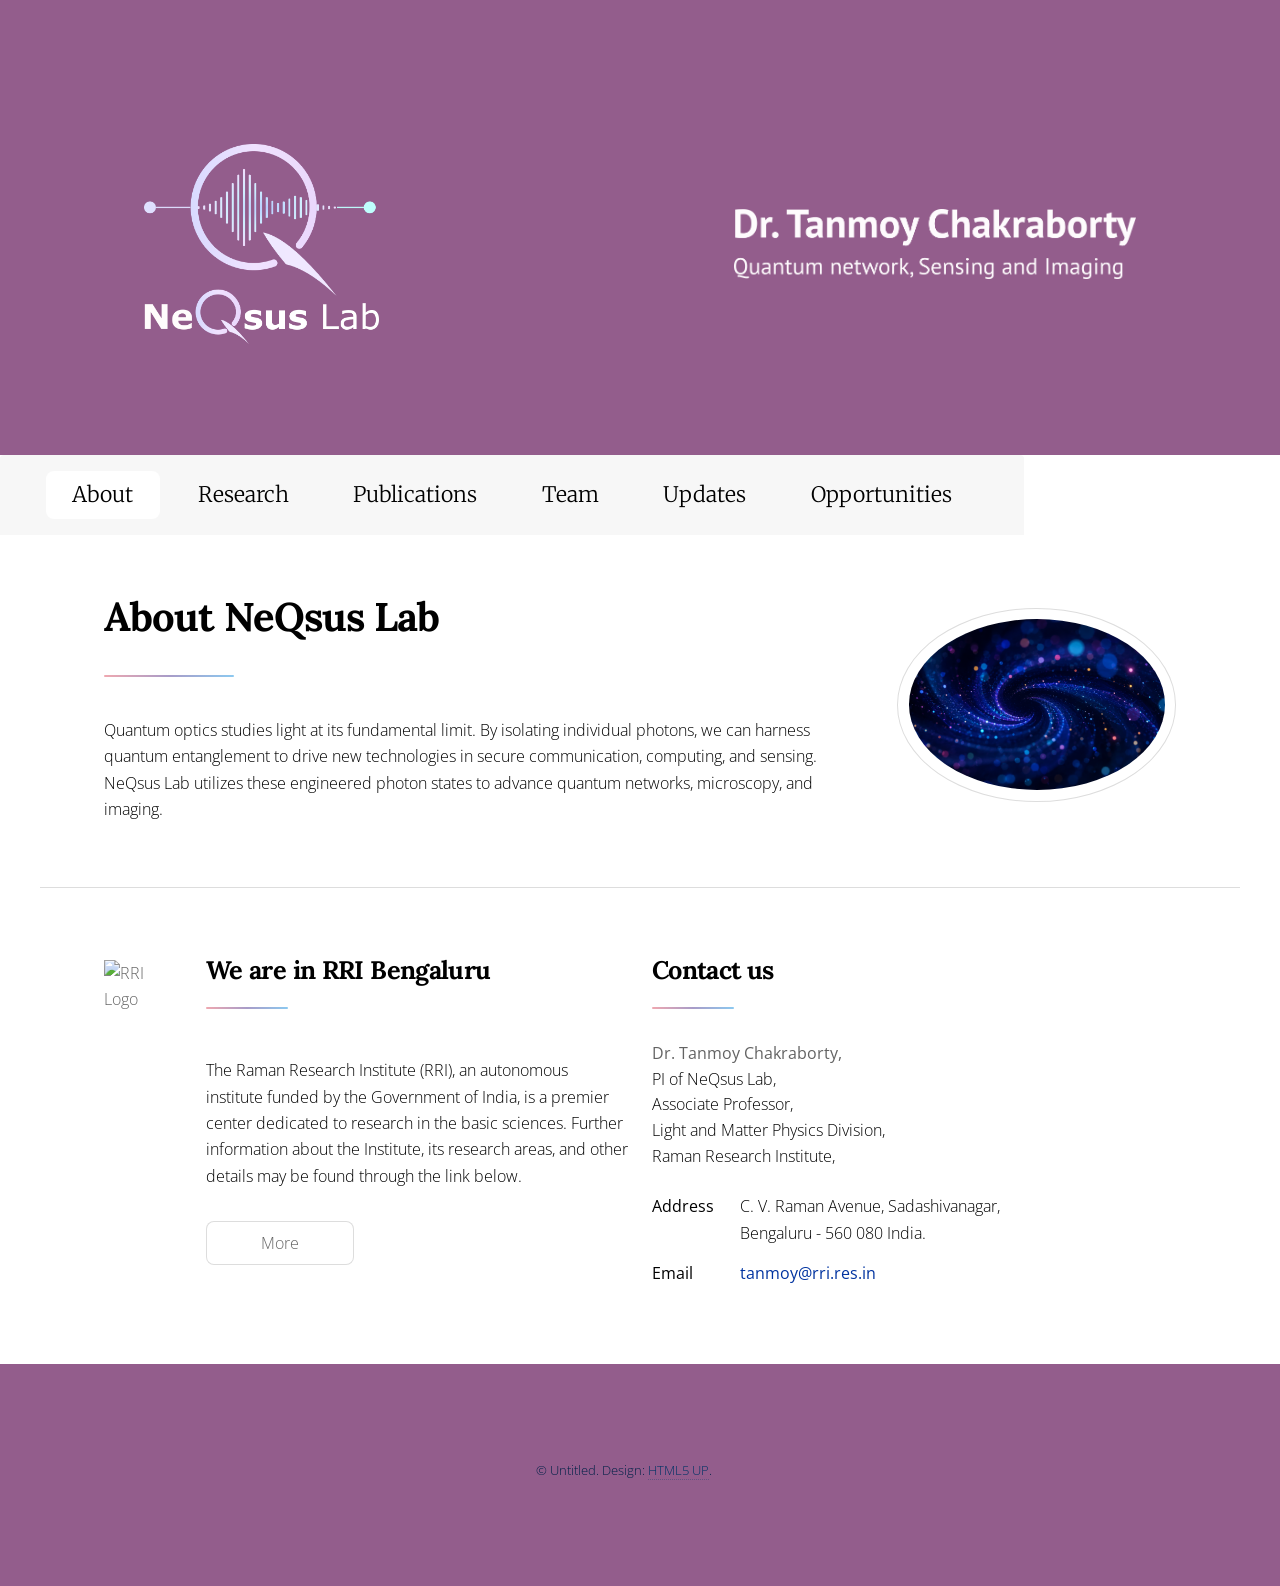
==== index.html @ 4325e296 "Update index.html" ====
<!DOCTYPE HTML>
<html>
	<head>
		<title>About - NeQsus Lab</title>
		<meta charset="utf-8" />
		<meta name="viewport" content="width=device-width, initial-scale=1, user-scalable=no" />
		<link rel="stylesheet" href="assets/css/main.css?v=3" />
		<noscript><link rel="stylesheet" href="assets/css/noscript.css" /></noscript>
		<style>
			.rri-block {
				display: flex;
				gap: 2em;
				align-items: flex-start;
			}
			.rri-logo {
				width: 70px;
				flex-shrink: 0;
				margin-top: 0.5em;
			}
			.email-link {
				color: #0033a0 !important;
				text-decoration: none !important;
				border-bottom: none !important;
				font-weight: normal !important;
			}
			.email-link:hover {
				color: #8a2be2 !important;
			}
			@media screen and (max-width: 736px) {
				.rri-block {
					flex-direction: column;
					align-items: center;
					text-align: center;
				}
				.rri-logo {
					margin-bottom: 1em;
				}
			}
		</style>
	</head>
	<body class="is-preload">

			<div id="wrapper">
					<header id="header" class="alt">
						<div class="logo-container">
							<img src="images/logo.png" alt="Lab Logo" class="logo-left" />
							<img src="images/Name_research.png" alt="Research Logo" class="logo-right" />
						</div>
						<h1></h1>
					</header>

					<nav id="nav">
						<ul>
							<li><a href="index.html" class="active">About</a></li>
							<li><a href="research.html">Research</a></li>
							<li><a href="publications.html">Publications</a></li>
							<li><a href="team.html">Team</a></li>
							<li><a href="news.html">Updates</a></li>
							<li><a href="opportunities.html">Opportunities</a></li>
						</ul>
					</nav>

					<div id="main">

						<section id="intro" class="main">
								<div class="spotlight">
									<div class="content">
										<header class="major">
											<h2>About NeQsus Lab</h2>
										</header>
										<p>Quantum optics studies light at its fundamental limit. By isolating individual photons, 
											we can harness quantum entanglement to drive new technologies in secure communication, computing, 
											and sensing. NeQsus Lab utilizes these engineered photon states to advance quantum networks, 
											microscopy, and imaging.</p>
									</div>
									<span class="image"><img src="images/Background.png" alt="NeQsus Lab Cover" loading="lazy" /></span>
								</div>
							</section>

							<section class="main">
								<div class="row">
									<div class="col-6 col-12-medium">
										<div class="rri-block">
											<img src="images/RRI_Logo.png" alt="RRI Logo" class="rri-logo" />
											<div>
												<header class="major">
													<h2 style="font-size: calc(1.75em - 2pt);">We are in RRI Bengaluru</h2>
												</header>
												<p>The Raman Research Institute (RRI), an autonomous institute funded by the Government of India, is a premier center dedicated to research in the basic sciences. Further information about the Institute, its research areas, and other details may be found through the link below.</p>
												<ul class="actions">
													<li><a href="https://www.rri.res.in/" target="_blank" class="button">More</a></li>
												</ul>
											</div>
										</div>
									</div>
									
									<div class="col-6 col-12-medium">
										<header class="major">
											<h2 style="font-size: calc(1.75em - 2pt);">Contact us</h2>
										</header>
										<p style="margin-top: -1em; margin-bottom: 1.5em; line-height: 1.6;">
											<strong>Dr. Tanmoy Chakraborty,</strong><br />
											PI of NeQsus Lab,<br />
											Associate Professor,<br />
											Light and Matter Physics Division,<br />
											Raman Research Institute,
										</p>
										<dl class="alt">
											<dt>Address</dt>
											<dd>C. V. Raman Avenue, Sadashivanagar,<br />Bengaluru - 560 080 India.</dd>
											<dt>Email</dt>
											<dd><a href="mailto:tanmoy@rri.res.in" class="email-link">tanmoy@rri.res.in</a></dd>
										</dl>
									</div>
								</div>
							</section>

					</div>

					<footer id="footer">
						<p class="copyright">&copy; Untitled. Design: <a href="https://html5up.net">HTML5 UP</a>.</p>
					</footer>
			</div>

			<script src="assets/js/jquery.min.js"></script>
			<script src="assets/js/jquery.scrollex.min.js"></script>
			<script src="assets/js/jquery.scrolly.min.js"></script>
			<script src="assets/js/browser.min.js"></script>
			<script src="assets/js/breakpoints.min.js"></script>
			<script src="assets/js/util.js"></script>
			<script src="assets/js/main.js"></script>

	</body>
</html>
---- assets/css/main.css ----
@import url(fontawesome-all.min.css);
@import url('https://fonts.googleapis.com/css2?family=Lora:wght@400;700&family=Merriweather:wght@300;400;700&family=Open+Sans:wght@300;400;600;700&display=swap');

/*
	Stellar by HTML5 UP
	html5up.net | @ajlkn
	Free for personal and commercial use under the CCA 3.0 license (html5up.net/license)
*/

html, body, div, span, applet, object,
iframe, h1, h2, h3, h4, h5, h6, p, blockquote,
pre, a, abbr, acronym, address, big, cite,
code, del, dfn, em, img, ins, kbd, q, s, samp,
small, strike, strong, sub, sup, tt, var, b,
u, i, center, dl, dt, dd, ol, ul, li, fieldset,
form, label, legend, table, caption, tbody,
tfoot, thead, tr, th, td, article, aside,
canvas, details, embed, figure, figcaption,
footer, header, hgroup, menu, nav, output, ruby,
section, summary, time, mark, audio, video {
	margin: 0;
	padding: 0;
	border: 0;
	font-size: 100%;
	font: inherit;
	vertical-align: baseline;}

article, aside, details, figcaption, figure,
footer, header, hgroup, menu, nav, section {
	display: block;}

body {
	line-height: 1;
}

ol, ul {
	list-style: none;
}

blockquote, q {
	quotes: none;
}

	blockquote:before, blockquote:after, q:before, q:after {
		content: '';
		content: none;
	}

table {
	border-collapse: collapse;
	border-spacing: 0;
}

body {
	-webkit-text-size-adjust: none;
}

mark {
	background-color: transparent;
	color: inherit;
}

input::-moz-focus-inner {
	border: 0;
	padding: 0;
}

input, select, textarea {
	-moz-appearance: none;
	-webkit-appearance: none;
	-ms-appearance: none;
	appearance: none;
}

/* Basic */

	@-ms-viewport {
		width: device-width;
	}

	body {
		-ms-overflow-style: scrollbar;
	}

	@media screen and (max-width: 480px) {

		html, body {
			min-width: 320px;
		}

	}

	html {
		box-sizing: border-box;
	}

	*, *:before, *:after {
		box-sizing: inherit;
	}

	body {
		background-color: #1a1a1a;
		background-image: url("../../images/Background.jpg");
		background-size: cover;
		background-position: center center;
		background-attachment: fixed;
		background-repeat: no-repeat;
	}

		body.is-preload *, body.is-preload *:before, body.is-preload *:after {
			-moz-animation: none !important;
			-webkit-animation: none !important;
			-ms-animation: none !important;
			animation: none !important;
			-moz-transition: none !important;
			-webkit-transition: none !important;
			-ms-transition: none !important;
			transition: none !important;
		}

/* Type */

	body {
		background-color: #935d8c;
		color: rgba(255, 255, 255, 0.65);
	}

	body, input, select, textarea {
		font-family: "Open Sans", Helvetica, sans-serif;
		font-size: 17pt;
		font-weight: 300;
		line-height: 1.65;
	}

		@media screen and (max-width: 1680px) {

			body, input, select, textarea {
				font-size: 14pt;
			}

		}

		@media screen and (max-width: 1280px) {

			body, input, select, textarea {
				font-size: 12pt;
			}

		}

		@media screen and (max-width: 360px) {

			body, input, select, textarea {
				font-size: 11pt;
			}

		}

	a {
		-moz-transition: color 0.2s ease, border-bottom 0.2s ease;
		-webkit-transition: color 0.2s ease, border-bottom 0.2s ease;
		-ms-transition: color 0.2s ease, border-bottom 0.2s ease;
		transition: color 0.2s ease, border-bottom 0.2s ease;
		text-decoration: none;
		border-bottom: dotted 1px;
		color: inherit;
	}

		a:hover {
			border-bottom-color: transparent;
		}

	strong, b {
		font-weight: 400;
	}

	em, i {
		font-style: italic;
	}

	p {
		margin: 0 0 2em 0;
	}

		p.content {
			-moz-columns: 20em 2;
			-webkit-columns: 20em 2;
			-ms-columns: 20em 2;
			columns: 20em 2;
			-moz-column-gap: 2em;
			-webkit-column-gap: 2em;
			-ms-column-gap: 2em;
			column-gap: 2em;
			text-align: justify;
		}

	h1, h2, h3, h4, h5, h6 {
		font-family: "Lora", serif;
		font-weight: 700;
		line-height: 1.5;
		margin: 0 0 0.7em 0;
		letter-spacing: -0.025em;
	}

		h1 a, h2 a, h3 a, h4 a, h5 a, h6 a {
			color: inherit;
			text-decoration: none;
		}

	h1 {
		font-size: calc(2.5em + 6pt);
		line-height: 1.2;
	}

	h2 {
		font-size: calc(1.5em + 6pt);
	}

	h3 {
		font-size: calc(1.25em + 6pt);
	}

	h4 {
		font-size: calc(1.1em + 6pt);
	}

	h5 {
		font-size: calc(0.9em + 6pt);
	}

	h6 {
		font-size: calc(0.7em + 6pt);
	}

	@media screen and (max-width: 736px) {

		h1 {
			font-size: calc(2em + 6pt);
		}

	}

	sub {
		font-size: 0.8em;
		position: relative;
		top: 0.5em;
	}

	sup {
		font-size: 0.8em;
		position: relative;
		top: -0.5em;
	}

	blockquote {
		border-left: solid 4px;
		font-style: italic;
		margin: 0 0 2em 0;
		padding: 0.5em 0 0.5em 2em;
	}

	code {
		border-radius: 8px;
		border: solid 1px;
		font-family: "Courier New", monospace;
		font-size: 0.9em;
		margin: 0 0.25em;
		padding: 0.25em 0.65em;
	}

	pre {
		-webkit-overflow-scrolling: touch;
		font-family: "Courier New", monospace;
		font-size: 0.9em;
		margin: 0 0 2em 0;
	}

		pre code {
			display: block;
			line-height: 1.75;
			padding: 1em 1.5em;
			overflow-x: auto;
		}

	hr {
		border: 0;
		border-bottom: solid 1px;
		margin: 2em 0;
	}

		hr.major {
			margin: 3em 0;
		}

	.align-left {
		text-align: left;
	}

	.align-center {
		text-align: center;
	}

	.align-right {
		text-align: right;
	}

	input, select, textarea {
		color: #ffffff;
	}

	a:hover {
		color: #ffffff;
	}

	strong, b {
		color: #ffffff;
	}

	h1, h2, h3, h4, h5, h6 {
		color: #ffffff;
	}

	blockquote {
		border-left-color: rgba(255, 255, 255, 0.35);
	}

	code {
		background: rgba(255, 255, 255, 0.075);
		border-color: rgba(255, 255, 255, 0.35);
	}

	hr {
		border-bottom-color: rgba(255, 255, 255, 0.35);
	}

/* Row */

	.row {
		display: flex;
		flex-wrap: wrap;
		box-sizing: border-box;
		align-items: stretch;
	}

		.row > * {
			box-sizing: border-box;
		}

		.row.gtr-uniform > * > :last-child {
			margin-bottom: 0;
		}

		.row.aln-left {
			justify-content: flex-start;
		}

		.row.aln-center {
			justify-content: center;
		}

		.row.aln-right {
			justify-content: flex-end;
		}

		.row.aln-top {
			align-items: flex-start;
		}

		.row.aln-middle {
			align-items: center;
		}

		.row.aln-bottom {
			align-items: flex-end;
		}

		.row > .imp {
			order: -1;
		}

		.row > .col-1 {
			width: 8.33333%;
		}

		.row > .off-1 {
			margin-left: 8.33333%;
		}

		.row > .col-2 {
			width: 16.66667%;
		}

		.row > .off-2 {
			margin-left: 16.66667%;
		}

		.row > .col-3 {
			width: 25%;
		}

		.row > .off-3 {
			margin-left: 25%;
		}

		.row > .col-4 {
			width: 33.33333%;
		}

		.row > .off-4 {
			margin-left: 33.33333%;
		}

		.row > .col-5 {
			width: 41.66667%;
		}

		.row > .off-5 {
			margin-left: 41.66667%;
		}

		.row > .col-6 {
			width: 50%;
		}

		.row > .off-6 {
			margin-left: 50%;
		}

		.row > .col-7 {
			width: 58.33333%;
		}

		.row > .off-7 {
			margin-left: 58.33333%;
		}

		.row > .col-8 {
			width: 66.66667%;
		}

		.row > .off-8 {
			margin-left: 66.66667%;
		}

		.row > .col-9 {
			width: 75%;
		}

		.row > .off-9 {
			margin-left: 75%;
		}

		.row > .col-10 {
			width: 83.33333%;
		}

		.row > .off-10 {
			margin-left: 83.33333%;
		}

		.row > .col-11 {
			width: 91.66667%;
		}

		.row > .off-11 {
			margin-left: 91.66667%;
		}

		.row > .col-12 {
			width: 100%;
		}

		.row > .off-12 {
			margin-left: 100%;
		}

		.row.gtr-0 {
			margin-top: 0;
			margin-left: 0em;
		}

			.row.gtr-0 > * {
				padding: 0 0 0 0em;
			}

			.row.gtr-0.gtr-uniform {
				margin-top: 0em;
			}

				.row.gtr-0.gtr-uniform > * {
					padding-top: 0em;
				}

		.row.gtr-25 {
			margin-top: 0;
			margin-left: -0.375em;
		}

			.row.gtr-25 > * {
				padding: 0 0 0 0.375em;
			}

			.row.gtr-25.gtr-uniform {
				margin-top: -0.375em;
			}

				.row.gtr-25.gtr-uniform > * {
					padding-top: 0.375em;
				}

		.row.gtr-50 {
			margin-top: 0;
			margin-left: -0.75em;
		}

			.row.gtr-50 > * {
				padding: 0 0 0 0.75em;
			}

			.row.gtr-50.gtr-uniform {
				margin-top: -0.75em;
			}

				.row.gtr-50.gtr-uniform > * {
					padding-top: 0.75em;
				}

		.row {
			margin-top: 0;
			margin-left: -1.5em;
		}

			.row > * {
				padding: 0 0 0 1.5em;
			}

			.row.gtr-uniform {
				margin-top: -1.5em;
			}

				.row.gtr-uniform > * {
					padding-top: 1.5em;
				}

		.row.gtr-150 {
			margin-top: 0;
			margin-left: -2.25em;
		}

			.row.gtr-150 > * {
				padding: 0 0 0 2.25em;
			}

			.row.gtr-150.gtr-uniform {
				margin-top: -2.25em;
			}

				.row.gtr-150.gtr-uniform > * {
					padding-top: 2.25em;
				}

		.row.gtr-200 {
			margin-top: 0;
			margin-left: -3em;
		}

			.row.gtr-200 > * {
				padding: 0 0 0 3em;
			}

			.row.gtr-200.gtr-uniform {
				margin-top: -3em;
			}

				.row.gtr-200.gtr-uniform > * {
					padding-top: 3em;
				}

		@media screen and (max-width: 1680px) {

			.row {
				display: flex;
				flex-wrap: wrap;
				box-sizing: border-box;
				align-items: stretch;
			}

				.row > * {
					box-sizing: border-box;
				}

				.row.gtr-uniform > * > :last-child {
					margin-bottom: 0;
				}

				.row.aln-left {
					justify-content: flex-start;
				}

				.row.aln-center {
					justify-content: center;
				}

				.row.aln-right {
					justify-content: flex-end;
				}

				.row.aln-top {
					align-items: flex-start;
				}

				.row.aln-middle {
					align-items: center;
				}

				.row.aln-bottom {
					align-items: flex-end;
				}

				.row > .imp-xlarge {
					order: -1;
				}

				.row > .col-1-xlarge {
					width: 8.33333%;
				}

				.row > .off-1-xlarge {
					margin-left: 8.33333%;
				}

				.row > .col-2-xlarge {
					width: 16.66667%;
				}

				.row > .off-2-xlarge {
					margin-left: 16.66667%;
				}

				.row > .col-3-xlarge {
					width: 25%;
				}

				.row > .off-3-xlarge {
					margin-left: 25%;
				}

				.row > .col-4-xlarge {
					width: 33.33333%;
				}

				.row > .off-4-xlarge {
					margin-left: 33.33333%;
				}

				.row > .col-5-xlarge {
					width: 41.66667%;
				}

				.row > .off-5-xlarge {
					margin-left: 41.66667%;
				}

				.row > .col-6-xlarge {
					width: 50%;
				}

				.row > .off-6-xlarge {
					margin-left: 50%;
				}

				.row > .col-7-xlarge {
					width: 58.33333%;
				}

				.row > .off-7-xlarge {
					margin-left: 58.33333%;
				}

				.row > .col-8-xlarge {
					width: 66.66667%;
				}

				.row > .off-8-xlarge {
					margin-left: 66.66667%;
				}

				.row > .col-9-xlarge {
					width: 75%;
				}

				.row > .off-9-xlarge {
					margin-left: 75%;
				}

				.row > .col-10-xlarge {
					width: 83.33333%;
				}

				.row > .off-10-xlarge {
					margin-left: 83.33333%;
				}

				.row > .col-11-xlarge {
					width: 91.66667%;
				}

				.row > .off-11-xlarge {
					margin-left: 91.66667%;
				}

				.row > .col-12-xlarge {
					width: 100%;
				}

				.row > .off-12-xlarge {
					margin-left: 100%;
				}

				.row.gtr-0 {
					margin-top: 0;
					margin-left: 0em;
				}

					.row.gtr-0 > * {
						padding: 0 0 0 0em;
					}

					.row.gtr-0.gtr-uniform {
						margin-top: 0em;
					}

						.row.gtr-0.gtr-uniform > * {
							padding-top: 0em;
						}

				.row.gtr-25 {
					margin-top: 0;
					margin-left: -0.375em;
				}

					.row.gtr-25 > * {
						padding: 0 0 0 0.375em;
					}

					.row.gtr-25.gtr-uniform {
						margin-top: -0.375em;
					}

						.row.gtr-25.gtr-uniform > * {
							padding-top: 0.375em;
						}

				.row.gtr-50 {
					margin-top: 0;
					margin-left: -0.75em;
				}

					.row.gtr-50 > * {
						padding: 0 0 0 0.75em;
					}

					.row.gtr-50.gtr-uniform {
						margin-top: -0.75em;
					}

						.row.gtr-50.gtr-uniform > * {
							padding-top: 0.75em;
						}

				.row {
					margin-top: 0;
					margin-left: -1.5em;
				}

					.row > * {
						padding: 0 0 0 1.5em;
					}

					.row.gtr-uniform {
						margin-top: -1.5em;
					}

						.row.gtr-uniform > * {
							padding-top: 1.5em;
						}

				.row.gtr-150 {
					margin-top: 0;
					margin-left: -2.25em;
				}

					.row.gtr-150 > * {
						padding: 0 0 0 2.25em;
					}

					.row.gtr-150.gtr-uniform {
						margin-top: -2.25em;
					}

						.row.gtr-150.gtr-uniform > * {
							padding-top: 2.25em;
						}

				.row.gtr-200 {
					margin-top: 0;
					margin-left: -3em;
				}

					.row.gtr-200 > * {
						padding: 0 0 0 3em;
					}

					.row.gtr-200.gtr-uniform {
						margin-top: -3em;
					}

						.row.gtr-200.gtr-uniform > * {
							padding-top: 3em;
						}

		}

		@media screen and (max-width: 1280px) {

			.row {
				display: flex;
				flex-wrap: wrap;
				box-sizing: border-box;
				align-items: stretch;
			}

				.row > * {
					box-sizing: border-box;
				}

				.row.gtr-uniform > * > :last-child {
					margin-bottom: 0;
				}

				.row.aln-left {
					justify-content: flex-start;
				}

				.row.aln-center {
					justify-content: center;
				}

				.row.aln-right {
					justify-content: flex-end;
				}

				.row.aln-top {
					align-items: flex-start;
				}

				.row.aln-middle {
					align-items: center;
				}

				.row.aln-bottom {
					align-items: flex-end;
				}

				.row > .imp-large {
					order: -1;
				}

				.row > .col-1-large {
					width: 8.33333%;
				}

				.row > .off-1-large {
					margin-left: 8.33333%;
				}

				.row > .col-2-large {
					width: 16.66667%;
				}

				.row > .off-2-large {
					margin-left: 16.66667%;
				}

				.row > .col-3-large {
					width: 25%;
				}

				.row > .off-3-large {
					margin-left: 25%;
				}

				.row > .col-4-large {
					width: 33.33333%;
				}

				.row > .off-4-large {
					margin-left: 33.33333%;
				}

				.row > .col-5-large {
					width: 41.66667%;
				}

				.row > .off-5-large {
					margin-left: 41.66667%;
				}

				.row > .col-6-large {
					width: 50%;
				}

				.row > .off-6-large {
					margin-left: 50%;
				}

				.row > .col-7-large {
					width: 58.33333%;
				}

				.row > .off-7-large {
					margin-left: 58.33333%;
				}

				.row > .col-8-large {
					width: 66.66667%;
				}

				.row > .off-8-large {
					margin-left: 66.66667%;
				}

				.row > .col-9-large {
					width: 75%;
				}

				.row > .off-9-large {
					margin-left: 75%;
				}

				.row > .col-10-large {
					width: 83.33333%;
				}

				.row > .off-10-large {
					margin-left: 83.33333%;
				}

				.row > .col-11-large {
					width: 91.66667%;
				}

				.row > .off-11-large {
					margin-left: 91.66667%;
				}

				.row > .col-12-large {
					width: 100%;
				}

				.row > .off-12-large {
					margin-left: 100%;
				}

				.row.gtr-0 {
					margin-top: 0;
					margin-left: 0em;
				}

					.row.gtr-0 > * {
						padding: 0 0 0 0em;
					}

					.row.gtr-0.gtr-uniform {
						margin-top: 0em;
					}

						.row.gtr-0.gtr-uniform > * {
							padding-top: 0em;
						}

				.row.gtr-25 {
					margin-top: 0;
					margin-left: -0.375em;
				}

					.row.gtr-25 > * {
						padding: 0 0 0 0.375em;
					}

					.row.gtr-25.gtr-uniform {
						margin-top: -0.375em;
					}

						.row.gtr-25.gtr-uniform > * {
							padding-top: 0.375em;
						}

				.row.gtr-50 {
					margin-top: 0;
					margin-left: -0.75em;
				}

					.row.gtr-50 > * {
						padding: 0 0 0 0.75em;
					}

					.row.gtr-50.gtr-uniform {
						margin-top: -0.75em;
					}

						.row.gtr-50.gtr-uniform > * {
							padding-top: 0.75em;
						}

				.row {
					margin-top: 0;
					margin-left: -1.5em;
				}

					.row > * {
						padding: 0 0 0 1.5em;
					}

					.row.gtr-uniform {
						margin-top: -1.5em;
					}

						.row.gtr-uniform > * {
							padding-top: 1.5em;
						}

				.row.gtr-150 {
					margin-top: 0;
					margin-left: -2.25em;
				}

					.row.gtr-150 > * {
						padding: 0 0 0 2.25em;
					}

					.row.gtr-150.gtr-uniform {
						margin-top: -2.25em;
					}

						.row.gtr-150.gtr-uniform > * {
							padding-top: 2.25em;
						}

				.row.gtr-200 {
					margin-top: 0;
					margin-left: -3em;
				}

					.row.gtr-200 > * {
						padding: 0 0 0 3em;
					}

					.row.gtr-200.gtr-uniform {
						margin-top: -3em;
					}

						.row.gtr-200.gtr-uniform > * {
							padding-top: 3em;
						}

		}

		@media screen and (max-width: 980px) {

			.row {
				display: flex;
				flex-wrap: wrap;
				box-sizing: border-box;
				align-items: stretch;
			}

				.row > * {
					box-sizing: border-box;
				}

				.row.gtr-uniform > * > :last-child {
					margin-bottom: 0;
				}

				.row.aln-left {
					justify-content: flex-start;
				}

				.row.aln-center {
					justify-content: center;
				}

				.row.aln-right {
					justify-content: flex-end;
				}

				.row.aln-top {
					align-items: flex-start;
				}

				.row.aln-middle {
					align-items: center;
				}

				.row.aln-bottom {
					align-items: flex-end;
				}

				.row > .imp-medium {
					order: -1;
				}

				.row > .col-1-medium {
					width: 8.33333%;
				}

				.row > .off-1-medium {
					margin-left: 8.33333%;
				}

				.row > .col-2-medium {
					width: 16.66667%;
				}

				.row > .off-2-medium {
					margin-left: 16.66667%;
				}

				.row > .col-3-medium {
					width: 25%;
				}

				.row > .off-3-medium {
					margin-left: 25%;
				}

				.row > .col-4-medium {
					width: 33.33333%;
				}

				.row > .off-4-medium {
					margin-left: 33.33333%;
				}

				.row > .col-5-medium {
					width: 41.66667%;
				}

				.row > .off-5-medium {
					margin-left: 41.66667%;
				}

				.row > .col-6-medium {
					width: 50%;
				}

				.row > .off-6-medium {
					margin-left: 50%;
				}

				.row > .col-7-medium {
					width: 58.33333%;
				}

				.row > .off-7-medium {
					margin-left: 58.33333%;
				}

				.row > .col-8-medium {
					width: 66.66667%;
				}

				.row > .off-8-medium {
					margin-left: 66.66667%;
				}

				.row > .col-9-medium {
					width: 75%;
				}

				.row > .off-9-medium {
					margin-left: 75%;
				}

				.row > .col-10-medium {
					width: 83.33333%;
				}

				.row > .off-10-medium {
					margin-left: 83.33333%;
				}

				.row > .col-11-medium {
					width: 91.66667%;
				}

				.row > .off-11-medium {
					margin-left: 91.66667%;
				}

				.row > .col-12-medium {
					width: 100%;
				}

				.row > .off-12-medium {
					margin-left: 100%;
				}

				.row.gtr-0 {
					margin-top: 0;
					margin-left: 0em;
				}

					.row.gtr-0 > * {
						padding: 0 0 0 0em;
					}

					.row.gtr-0.gtr-uniform {
						margin-top: 0em;
					}

						.row.gtr-0.gtr-uniform > * {
							padding-top: 0em;
						}

				.row.gtr-25 {
					margin-top: 0;
					margin-left: -0.375em;
				}

					.row.gtr-25 > * {
						padding: 0 0 0 0.375em;
					}

					.row.gtr-25.gtr-uniform {
						margin-top: -0.375em;
					}

						.row.gtr-25.gtr-uniform > * {
							padding-top: 0.375em;
						}

				.row.gtr-50 {
					margin-top: 0;
					margin-left: -0.75em;
				}

					.row.gtr-50 > * {
						padding: 0 0 0 0.75em;
					}

					.row.gtr-50.gtr-uniform {
						margin-top: -0.75em;
					}

						.row.gtr-50.gtr-uniform > * {
							padding-top: 0.75em;
						}

				.row {
					margin-top: 0;
					margin-left: -1.5em;
				}

					.row > * {
						padding: 0 0 0 1.5em;
					}

					.row.gtr-uniform {
						margin-top: -1.5em;
					}

						.row.gtr-uniform > * {
							padding-top: 1.5em;
						}

				.row.gtr-150 {
					margin-top: 0;
					margin-left: -2.25em;
				}

					.row.gtr-150 > * {
						padding: 0 0 0 2.25em;
					}

					.row.gtr-150.gtr-uniform {
						margin-top: -2.25em;
					}

						.row.gtr-150.gtr-uniform > * {
							padding-top: 2.25em;
						}

				.row.gtr-200 {
					margin-top: 0;
					margin-left: -3em;
				}

					.row.gtr-200 > * {
						padding: 0 0 0 3em;
					}

					.row.gtr-200.gtr-uniform {
						margin-top: -3em;
					}

						.row.gtr-200.gtr-uniform > * {
							padding-top: 3em;
						}

		}

		@media screen and (max-width: 736px) {

			.row {
				display: flex;
				flex-wrap: wrap;
				box-sizing: border-box;
				align-items: stretch;
			}

				.row > * {
					box-sizing: border-box;
				}

				.row.gtr-uniform > * > :last-child {
					margin-bottom: 0;
				}

				.row.aln-left {
					justify-content: flex-start;
				}

				.row.aln-center {
					justify-content: center;
				}

				.row.aln-right {
					justify-content: flex-end;
				}

				.row.aln-top {
					align-items: flex-start;
				}

				.row.aln-middle {
					align-items: center;
				}

				.row.aln-bottom {
					align-items: flex-end;
				}

				.row > .imp-small {
					order: -1;
				}

				.row > .col-1-small {
					width: 8.33333%;
				}

				.row > .off-1-small {
					margin-left: 8.33333%;
				}

				.row > .col-2-small {
					width: 16.66667%;
				}

				.row > .off-2-small {
					margin-left: 16.66667%;
				}

				.row > .col-3-small {
					width: 25%;
				}

				.row > .off-3-small {
					margin-left: 25%;
				}

				.row > .col-4-small {
					width: 33.33333%;
				}

				.row > .off-4-small {
					margin-left: 33.33333%;
				}

				.row > .col-5-small {
					width: 41.66667%;
				}

				.row > .off-5-small {
					margin-left: 41.66667%;
				}

				.row > .col-6-small {
					width: 50%;
				}

				.row > .off-6-small {
					margin-left: 50%;
				}

				.row > .col-7-small {
					width: 58.33333%;
				}

				.row > .off-7-small {
					margin-left: 58.33333%;
				}

				.row > .col-8-small {
					width: 66.66667%;
				}

				.row > .off-8-small {
					margin-left: 66.66667%;
				}

				.row > .col-9-small {
					width: 75%;
				}

				.row > .off-9-small {
					margin-left: 75%;
				}

				.row > .col-10-small {
					width: 83.33333%;
				}

				.row > .off-10-small {
					margin-left: 83.33333%;
				}

				.row > .col-11-small {
					width: 91.66667%;
				}

				.row > .off-11-small {
					margin-left: 91.66667%;
				}

				.row > .col-12-small {
					width: 100%;
				}

				.row > .off-12-small {
					margin-left: 100%;
				}

				.row.gtr-0 {
					margin-top: 0;
					margin-left: 0em;
				}

					.row.gtr-0 > * {
						padding: 0 0 0 0em;
					}

					.row.gtr-0.gtr-uniform {
						margin-top: 0em;
					}

						.row.gtr-0.gtr-uniform > * {
							padding-top: 0em;
						}

				.row.gtr-25 {
					margin-top: 0;
					margin-left: -0.25em;
				}

					.row.gtr-25 > * {
						padding: 0 0 0 0.25em;
					}

					.row.gtr-25.gtr-uniform {
						margin-top: -0.25em;
					}

						.row.gtr-25.gtr-uniform > * {
							padding-top: 0.25em;
						}

				.row.gtr-50 {
					margin-top: 0;
					margin-left: -0.5em;
				}

					.row.gtr-50 > * {
						padding: 0 0 0 0.5em;
					}

					.row.gtr-50.gtr-uniform {
						margin-top: -0.5em;
					}

						.row.gtr-50.gtr-uniform > * {
							padding-top: 0.5em;
						}

				.row {
					margin-top: 0;
					margin-left: -1em;
				}

					.row > * {
						padding: 0 0 0 1em;
					}

					.row.gtr-uniform {
						margin-top: -1em;
					}

						.row.gtr-uniform > * {
							padding-top: 1em;
						}

				.row.gtr-150 {
					margin-top: 0;
					margin-left: -1.5em;
				}

					.row.gtr-150 > * {
						padding: 0 0 0 1.5em;
					}

					.row.gtr-150.gtr-uniform {
						margin-top: -1.5em;
					}

						.row.gtr-150.gtr-uniform > * {
							padding-top: 1.5em;
						}

				.row.gtr-200 {
					margin-top: 0;
					margin-left: -2em;
				}

					.row.gtr-200 > * {
						padding: 0 0 0 2em;
					}

					.row.gtr-200.gtr-uniform {
						margin-top: -2em;
					}

						.row.gtr-200.gtr-uniform > * {
							padding-top: 2em;
						}

		}

		@media screen and (max-width: 480px) {

			.row {
				display: flex;
				flex-wrap: wrap;
				box-sizing: border-box;
				align-items: stretch;
			}

				.row > * {
					box-sizing: border-box;
				}

				.row.gtr-uniform > * > :last-child {
					margin-bottom: 0;
				}

				.row.aln-left {
					justify-content: flex-start;
				}

				.row.aln-center {
					justify-content: center;
				}

				.row.aln-right {
					justify-content: flex-end;
				}

				.row.aln-top {
					align-items: flex-start;
				}

				.row.aln-middle {
					align-items: center;
				}

				.row.aln-bottom {
					align-items: flex-end;
				}

				.row > .imp-xsmall {
					order: -1;
				}

				.row > .col-1-xsmall {
					width: 8.33333%;
				}

				.row > .off-1-xsmall {
					margin-left: 8.33333%;
				}

				.row > .col-2-xsmall {
					width: 16.66667%;
				}

				.row > .off-2-xsmall {
					margin-left: 16.66667%;
				}

				.row > .col-3-xsmall {
					width: 25%;
				}

				.row > .off-3-xsmall {
					margin-left: 25%;
				}

				.row > .col-4-xsmall {
					width: 33.33333%;
				}

				.row > .off-4-xsmall {
					margin-left: 33.33333%;
				}

				.row > .col-5-xsmall {
					width: 41.66667%;
				}

				.row > .off-5-xsmall {
					margin-left: 41.66667%;
				}

				.row > .col-6-xsmall {
					width: 50%;
				}

				.row > .off-6-xsmall {
					margin-left: 50%;
				}

				.row > .col-7-xsmall {
					width: 58.33333%;
				}

				.row > .off-7-xsmall {
					margin-left: 58.33333%;
				}

				.row > .col-8-xsmall {
					width: 66.66667%;
				}

				.row > .off-8-xsmall {
					margin-left: 66.66667%;
				}

				.row > .col-9-xsmall {
					width: 75%;
				}

				.row > .off-9-xsmall {
					margin-left: 75%;
				}

				.row > .col-10-xsmall {
					width: 83.33333%;
				}

				.row > .off-10-xsmall {
					margin-left: 83.33333%;
				}

				.row > .col-11-xsmall {
					width: 91.66667%;
				}

				.row > .off-11-xsmall {
					margin-left: 91.66667%;
				}

				.row > .col-12-xsmall {
					width: 100%;
				}

				.row > .off-12-xsmall {
					margin-left: 100%;
				}

				.row.gtr-0 {
					margin-top: 0;
					margin-left: 0em;
				}

					.row.gtr-0 > * {
						padding: 0 0 0 0em;
					}

					.row.gtr-0.gtr-uniform {
						margin-top: 0em;
					}

						.row.gtr-0.gtr-uniform > * {
							padding-top: 0em;
						}

				.row.gtr-25 {
					margin-top: 0;
					margin-left: -0.3125em;
				}

					.row.gtr-25 > * {
						padding: 0 0 0 0.3125em;
					}

					.row.gtr-25.gtr-uniform {
						margin-top: -0.3125em;
					}

						.row.gtr-25.gtr-uniform > * {
							padding-top: 0.3125em;
						}

				.row.gtr-50 {
					margin-top: 0;
					margin-left: -0.625em;
				}

					.row.gtr-50 > * {
						padding: 0 0 0 0.625em;
					}

					.row.gtr-50.gtr-uniform {
						margin-top: -0.625em;
					}

						.row.gtr-50.gtr-uniform > * {
							padding-top: 0.625em;
						}

				.row {
					margin-top: 0;
					margin-left: -1.25em;
				}

					.row > * {
						padding: 0 0 0 1.25em;
					}

					.row.gtr-uniform {
						margin-top: -1.25em;
					}

						.row.gtr-uniform > * {
							padding-top: 1.25em;
						}

				.row.gtr-150 {
					margin-top: 0;
					margin-left: -1.875em;
				}

					.row.gtr-150 > * {
						padding: 0 0 0 1.875em;
					}

					.row.gtr-150.gtr-uniform {
						margin-top: -1.875em;
					}

						.row.gtr-150.gtr-uniform > * {
							padding-top: 1.875em;
						}

				.row.gtr-200 {
					margin-top: 0;
					margin-left: -2.5em;
				}

					.row.gtr-200 > * {
						padding: 0 0 0 2.5em;
					}

					.row.gtr-200.gtr-uniform {
						margin-top: -2.5em;
					}

						.row.gtr-200.gtr-uniform > * {
							padding-top: 2.5em;
						}

		}

/* Box */

	.box {
		border-radius: 8px;
		border: solid;
		margin-bottom: 2em;
		padding: 1.5em;
	}

		.box > :last-child,
		.box > :last-child > :last-child,
		.box > :last-child > :last-child > :last-child {
			margin-bottom: 0;
		}

		.box.alt {
			border: 0;
			border-radius: 0;
			padding: 0;
		}

	.box {
		border-color: rgba(255, 255, 255, 0.35);
	}

/* Button */

	input[type="submit"],
	input[type="reset"],
	input[type="button"],
	button,
	.button {
		-moz-appearance: none;
		-webkit-appearance: none;
		-ms-appearance: none;
		appearance: none;
		-moz-transition: background-color 0.2s ease-in-out, color 0.2s ease-in-out;
		-webkit-transition: background-color 0.2s ease-in-out, color 0.2s ease-in-out;
		-ms-transition: background-color 0.2s ease-in-out, color 0.2s ease-in-out;
		transition: background-color 0.2s ease-in-out, color 0.2s ease-in-out;
		border-radius: 8px;
		border: 0;
		cursor: pointer;
		display: inline-block;
		font-weight: 300;
		height: 2.75em;
		line-height: 2.75em;
		min-width: 9.25em;
		padding: 0 1.5em;
		text-align: center;
		text-decoration: none;
		white-space: nowrap;
	}

		input[type="submit"].icon,
		input[type="reset"].icon,
		input[type="button"].icon,
		button.icon,
		.button.icon {
			padding-left: 1.35em;
		}

			input[type="submit"].icon:before,
			input[type="reset"].icon:before,
			input[type="button"].icon:before,
			button.icon:before,
			.button.icon:before {
				margin-right: 0.5em;
			}

		input[type="submit"].fit,
		input[type="reset"].fit,
		input[type="button"].fit,
		button.fit,
		.button.fit {
			width: 100%;
		}

		input[type="submit"].small,
		input[type="reset"].small,
		input[type="button"].small,
		button.small,
		.button.small {
			font-size: 0.8em;
		}

		input[type="submit"].large,
		input[type="reset"].large,
		input[type="button"].large,
		button.large,
		.button.large {
			font-size: 1.35em;
		}

		input[type="submit"].disabled, input[type="submit"]:disabled,
		input[type="reset"].disabled,
		input[type="reset"]:disabled,
		input[type="button"].disabled,
		input[type="button"]:disabled,
		button.disabled,
		button:disabled,
		.button.disabled,
		.button:disabled {
			pointer-events: none;
			opacity: 0.25;
		}

		@media screen and (max-width: 736px) {

			input[type="submit"],
			input[type="reset"],
			input[type="button"],
			button,
			.button {
				min-width: 0;
			}

		}

	input[type="submit"],
	input[type="reset"],
	input[type="button"],
	button,
	.button {
		background-color: transparent;
		box-shadow: inset 0 0 0 1px rgba(255, 255, 255, 0.35);
		color: #ffffff !important;
	}

		input[type="submit"]:hover,
		input[type="reset"]:hover,
		input[type="button"]:hover,
		button:hover,
		.button:hover {
			background-color: rgba(255, 255, 255, 0.075);
		}

		input[type="submit"]:active,
		input[type="reset"]:active,
		input[type="button"]:active,
		button:active,
		.button:active {
			background-color: rgba(255, 255, 255, 0.2);
		}

		input[type="submit"].icon:before,
		input[type="reset"].icon:before,
		input[type="button"].icon:before,
		button.icon:before,
		.button.icon:before {
			color: rgba(255, 255, 255, 0.5);
		}

		input[type="submit"].primary,
		input[type="reset"].primary,
		input[type="button"].primary,
		button.primary,
		.button.primary {
			background-color: #8cc9f0;
			color: #ffffff !important;
			box-shadow: none;
		}

			input[type="submit"].primary:hover,
			input[type="reset"].primary:hover,
			input[type="button"].primary:hover,
			button.primary:hover,
			.button.primary:hover {
				background-color: #9acff2;
			}

			input[type="submit"].primary:active,
			input[type="reset"].primary:active,
			input[type="button"].primary:active,
			button.primary:active,
			.button.primary:active {
				background-color: #7ec3ee;
			}

			input[type="submit"].primary.icon:before,
			input[type="reset"].primary.icon:before,
			input[type="button"].primary.icon:before,
			button.primary.icon:before,
			.button.primary.icon:before {
				color: #ffffff !important;
			}

/* Form */

	form {
		margin: 0 0 2em 0;
	}

	label {
		display: block;
		font-size: 0.9em;
		font-weight: 400;
		margin: 0 0 1em 0;
	}

	input[type="text"],
	input[type="password"],
	input[type="email"],
	select,
	textarea {
		-moz-appearance: none;
		-webkit-appearance: none;
		-ms-appearance: none;
		appearance: none;
		border-radius: 8px;
		border: solid 1px;
		color: inherit;
		display: block;
		outline: 0;
		padding: 0 1em;
		text-decoration: none;
		width: 100%;
	}

		input[type="text"]:invalid,
		input[type="password"]:invalid,
		input[type="email"]:invalid,
		select:invalid,
		textarea:invalid {
			box-shadow: none;
		}

	select {
		background-size: 1.25rem;
		background-repeat: no-repeat;
		background-position: calc(100% - 1rem) center;
		height: 2.75em;
		padding-right: 2.75em;
		text-overflow: ellipsis;
	}

		select:focus::-ms-value {
			background-color: transparent;
		}

		select::-ms-expand {
			display: none;
		}

	input[type="text"],
	input[type="password"],
	input[type="email"],
	select {
		height: 2.75em;
	}

	textarea {
		padding: 0.75em 1em;
	}

	input[type="checkbox"],
	input[type="radio"] {
		-moz-appearance: none;
		-webkit-appearance: none;
		-ms-appearance: none;
		appearance: none;
		display: block;
		float: left;
		margin-right: -2em;
		opacity: 0;
		width: 1em;
		z-index: -1;
	}

		input[type="checkbox"] + label,
		input[type="radio"] + label {
			text-decoration: none;
			cursor: pointer;
			display: inline-block;
			font-size: 1em;
			font-weight: 300;
			padding-left: 2.4em;
			padding-right: 0.75em;
			position: relative;
		}

			input[type="checkbox"] + label:before,
			input[type="radio"] + label:before {
				-moz-osx-font-smoothing: grayscale;
				-webkit-font-smoothing: antialiased;
				display: inline-block;
				font-style: normal;
				font-variant: normal;
				text-rendering: auto;
				line-height: 1;
				text-transform: none !important;
				font-family: 'Font Awesome 5 Free';
				font-weight: 900;
			}

			input[type="checkbox"] + label:before,
			input[type="radio"] + label:before {
				border-radius: 8px;
				border: solid 1px;
				content: '';
				display: inline-block;
				font-size: 0.8em;
				height: 2.0625em;
				left: 0;
				line-height: 2.0625em;
				position: absolute;
				text-align: center;
				top: 0;
				width: 2.0625em;
			}

		input[type="checkbox"]:checked + label:before,
		input[type="radio"]:checked + label:before {
			content: '\f00c';
		}

	input[type="checkbox"] + label:before {
		border-radius: 8px;
	}

	input[type="radio"] + label:before {
		border-radius: 100%;
	}

	::-webkit-input-placeholder {
		opacity: 1.0;
	}

	:-moz-placeholder {
		opacity: 1.0;
	}

	::-moz-placeholder {
		opacity: 1.0;
	}

	:-ms-input-placeholder {
		opacity: 1.0;
	}

	label {
		color: #ffffff;
	}

	input[type="text"],
	input[type="password"],
	input[type="email"],
	select,
	textarea {
		background-color: rgba(255, 255, 255, 0.075);
		border-color: rgba(255, 255, 255, 0.35);
	}

		input[type="text"]:focus,
		input[type="password"]:focus,
		input[type="email"]:focus,
		select:focus,
		textarea:focus {
			border-color: #8cc9f0;
			box-shadow: 0 0 0 1px #8cc9f0;
		}

	select {
		background-image: url("data:image/svg+xml;charset=utf8,%3Csvg xmlns='http://www.w3.org/2000/svg' width='40' height='40' preserveAspectRatio='none' viewBox='0 0 40 40'%3E%3Cpath d='M9.4,12.3l10.4,10.4l10.4-10.4c0.2-0.2,0.5-0.4,0.9-0.4c0.3,0,0.6,0.1,0.9,0.4l3.3,3.3c0.2,0.2,0.4,0.5,0.4,0.9 c0,0.4-0.1,0.6-0.4,0.9L20.7,31.9c-0.2,0.2-0.5,0.4-0.9,0.4c-0.3,0-0.6-0.1-0.9-0.4L4.3,17.3c-0.2-0.2-0.4-0.5-0.4-0.9 c0-0.4,0.1-0.6,0.4-0.9l3.3-3.3c0.2-0.2,0.5-0.4,0.9-0.4S9.1,12.1,9.4,12.3z' fill='rgba(255, 255, 255, 0.35)' /%3E%3C/svg%3E");
	}

		select option {
			color: #ffffff;
			background: #935d8c;
		}

	input[type="checkbox"] + label,
	input[type="radio"] + label {
		color: rgba(255, 255, 255, 0.65);
	}

		input[type="checkbox"] + label:before,
		input[type="radio"] + label:before {
			background: rgba(255, 255, 255, 0.075);
			border-color: rgba(255, 255, 255, 0.35);
		}

	input[type="checkbox"]:checked + label:before,
	input[type="radio"]:checked + label:before {
		background-color: #ffffff;
		border-color: #ffffff;
		color: #935d8c;
	}

	input[type="checkbox"]:focus + label:before,
	input[type="radio"]:focus + label:before {
		border-color: #8cc9f0;
		box-shadow: 0 0 0 1px #8cc9f0;
	}

	::-webkit-input-placeholder {
		color: rgba(255, 255, 255, 0.5) !important;
	}

	:-moz-placeholder {
		color: rgba(255, 255, 255, 0.5) !important;
	}

	::-moz-placeholder {
		color: rgba(255, 255, 255, 0.5) !important;
	}

	:-ms-input-placeholder {
		color: rgba(255, 255, 255, 0.5) !important;
	}

	.formerize-placeholder {
		color: rgba(255, 255, 255, 0.5) !important;
	}

/* Icon */

	.icon {
		text-decoration: none;
		-moz-transition: background-color 0.2s ease-in-out, color 0.2s ease-in-out;
		-webkit-transition: background-color 0.2s ease-in-out, color 0.2s ease-in-out;
		-ms-transition: background-color 0.2s ease-in-out, color 0.2s ease-in-out;
		transition: background-color 0.2s ease-in-out, color 0.2s ease-in-out;
		border-bottom: none;
		position: relative;
	}

		.icon:before {
			-moz-osx-font-smoothing: grayscale;
			-webkit-font-smoothing: antialiased;
			display: inline-block;
			font-style: normal;
			font-variant: normal;
			text-rendering: auto;
			line-height: 1;
			text-transform: none !important;
			font-family: 'Font Awesome 5 Free';
			font-weight: 400;
		}

		.icon > .label {
			display: none;
		}

		.icon:before {
			line-height: solid;
		}

		.icon.solid:before {
			font-weight: 900;
		}

		.icon.brands:before {
			font-family: 'Font Awesome 5 Brands';
		}

		.icon.major {
			border: solid 1px;
			display: inline-block;
			border-radius: 100%;
			padding: 0.65em;
			margin: 0 0 2em 0;
			cursor: default;
		}

			.icon.major:before {
				display: inline-block;
				font-size: 6.25rem;
				width: 2.25em;
				height: 2.25em;
				line-height: 2.2em;
				border-radius: 100%;
				border: solid 1px;
				text-align: center;
			}

		.icon.alt {
			display: inline-block;
			border: solid 1px;
			border-radius: 100%;
		}

			.icon.alt:before {
				display: block;
				font-size: 1.25em;
				width: 2em;
				height: 2em;
				text-align: center;
				line-height: 2em;
			}

		.icon.style1 {
			color: #efa8b0;
		}

		.icon.style2 {
			color: #c79cc8;
		}

		.icon.style3 {
			color: #a89cc8;
		}

		.icon.style4 {
			color: #9bb2e1;
		}

		.icon.style5 {
			color: #8cc9f0;
		}

		@media screen and (max-width: 1680px) {

			.icon.major:before {
				font-size: 5.5rem;
			}

		}

		@media screen and (max-width: 1280px) {

			.icon.major:before {
				font-size: 4.75rem;
			}

		}

		@media screen and (max-width: 736px) {

			.icon.major {
				margin: 0 0 1.5em 0;
				padding: 0.35em;
			}

				.icon.major:before {
					font-size: 3.5rem;
				}

		}

	.icon.major {
		border-color: rgba(255, 255, 255, 0.35);
	}

		.icon.major:before {
			border-color: rgba(255, 255, 255, 0.35);
		}

	.icon.alt {
		border-color: rgba(255, 255, 255, 0.35);
		color: #ffffff;
	}

		.icon.alt:hover {
			background-color: rgba(255, 255, 255, 0.075);
		}

		.icon.alt:active {
			background-color: rgba(255, 255, 255, 0.2);
		}

/* Image */

	.image {
		border-radius: 8px;
		border: 0;
		display: inline-block;
		position: relative;
	}

		.image img {
			border-radius: 8px;
			display: block;
		}

		.image.left, .image.right {
			max-width: 40%;
		}

			.image.left img, .image.right img {
				width: 100%;
			}

		.image.left {
			float: left;
			margin: 0 1.5em 1em 0;
			top: 0.25em;
		}

		.image.right {
			float: right;
			margin: 0 0 1em 1.5em;
			top: 0.25em;
		}

		.image.fit {
			display: block;
			margin: 0 0 2em 0;
			width: 100%;
		}

			.image.fit img {
				width: 100%;
			}

		.image.main {
			display: block;
			margin: 0 0 3em 0;
			width: 100%;
		}

			.image.main img {
				width: 100%;
			}

/* List */

	ol {
		list-style: decimal;
		margin: 0 0 2em 0;
		padding-left: 1.25em;
	}

		ol li {
			padding-left: 0.25em;
		}

	ul {
		list-style: disc;
		margin: 0 0 2em 0;
		padding-left: 1em;
	}

		ul li {
			padding-left: 0.5em;
		}

		ul.alt {
			list-style: none;
			padding-left: 0;
		}

			ul.alt li {
				border-top: solid 1px;
				padding: 0.5em 0;
			}

				ul.alt li:first-child {
					border-top: 0;
					padding-top: 0;
				}

	dl {
		margin: 0 0 2em 0;
	}

		dl dt {
			display: block;
			font-weight: 400;
			margin: 0 0 1em 0;
		}

		dl dd {
			margin-left: 2em;
		}

		dl.alt dt {
			display: block;
			width: 3em;
			margin: 0;
			clear: left;
			float: left;
		}

		dl.alt dd {
			margin: 0 0 0.85em 5.5em;
		}

		dl.alt:after {
			content: '';
			display: block;
			clear: both;
		}

	ul.alt li {
		border-top-color: rgba(255, 255, 255, 0.35);
	}

	dl dt {
		color: #ffffff;
	}

/* Actions */

	ul.actions {
		display: -moz-flex;
		display: -webkit-flex;
		display: -ms-flex;
		display: flex;
		cursor: default;
		list-style: none;
		margin-left: -1em;
		padding-left: 0;
	}

		ul.actions li {
			padding: 0 0 0 1em;
			vertical-align: middle;
		}

		ul.actions.special {
			-moz-justify-content: center;
			-webkit-justify-content: center;
			-ms-justify-content: center;
			justify-content: center;
			width: 100%;
			margin-left: 0;
		}

			ul.actions.special li:first-child {
				padding-left: 0;
			}

		ul.actions.stacked {
			-moz-flex-direction: column;
			-webkit-flex-direction: column;
			-ms-flex-direction: column;
			flex-direction: column;
			margin-left: 0;
		}

			ul.actions.stacked li {
				padding: 1.3em 0 0 0;
			}

				ul.actions.stacked li:first-child {
					padding-top: 0;
				}

		ul.actions.fit {
			width: calc(100% + 1em);
		}

			ul.actions.fit li {
				-moz-flex-grow: 1;
				-webkit-flex-grow: 1;
				-ms-flex-grow: 1;
				flex-grow: 1;
				-moz-flex-shrink: 1;
				-webkit-flex-shrink: 1;
				-ms-flex-shrink: 1;
				flex-shrink: 1;
				width: 100%;
			}

				ul.actions.fit li > * {
					width: 100%;
				}

			ul.actions.fit.stacked {
				width: 100%;
			}

		@media screen and (max-width: 480px) {

			ul.actions:not(.fixed) {
				-moz-flex-direction: column;
				-webkit-flex-direction: column;
				-ms-flex-direction: column;
				flex-direction: column;
				margin-left: 0;
				width: 100% !important;
			}

				ul.actions:not(.fixed) li {
					-moz-flex-grow: 1;
					-webkit-flex-grow: 1;
					-ms-flex-grow: 1;
					flex-grow: 1;
					-moz-flex-shrink: 1;
					-webkit-flex-shrink: 1;
					-ms-flex-shrink: 1;
					flex-shrink: 1;
					padding: 1em 0 0 0;
					text-align: center;
					width: 100%;
				}

					ul.actions:not(.fixed) li > * {
						width: 100%;
					}

					ul.actions:not(.fixed) li:first-child {
						padding-top: 0;
					}

					ul.actions:not(.fixed) li input[type="submit"],
					ul.actions:not(.fixed) li input[type="reset"],
					ul.actions:not(.fixed) li input[type="button"],
					ul.actions:not(.fixed) li button,
					ul.actions:not(.fixed) li .button {
						width: 100%;
					}

						ul.actions:not(.fixed) li input[type="submit"].icon:before,
						ul.actions:not(.fixed) li input[type="reset"].icon:before,
						ul.actions:not(.fixed) li input[type="button"].icon:before,
						ul.actions:not(.fixed) li button.icon:before,
						ul.actions:not(.fixed) li .button.icon:before {
							margin-left: -0.5rem;
						}

		}

/* Icons */

	ul.icons {
		cursor: default;
		list-style: none;
		padding-left: 0;
	}

		ul.icons li {
			display: inline-block;
			padding: 0 0.65em 0 0;
		}

			ul.icons li:last-child {
				padding-right: 0 !important;
			}

/* Section/Article */

	section.special, article.special {
		text-align: center;
	}

	header.major {
		margin-bottom: 3em;
	}

		header.major h2 {
			font-size: calc(2em + 6pt);
		}

			header.major h2:after {
				display: block;
				content: '';
				width: 3.25em;
				height: 2px;
				margin: 0.7em 0 1em 0;
				border-radius: 2px;
			}

				section.special header.major h2:after, article.special header.major h2:after {
					margin-left: auto;
					margin-right: auto;
				}

		header.major p {
			font-size: 1.25em;
			letter-spacing: -0.025em;
		}

		header.major.special {
			text-align: center;
		}

			header.major.special h2:after {
				margin-left: auto;
				margin-right: auto;
			}

	footer.major {
		margin-top: 3em;
	}

	@media screen and (max-width: 736px) {

		header.major {
			margin-bottom: 0;
		}

			header.major h2 {
				font-size: calc(1.5em + 6pt);
			}

			header.major p {
				font-size: 1em;
				letter-spacing: 0;
			}

				header.major p br {
					display: none;
				}

		footer.major {
			margin-top: 0;
		}

	}

	header.major h2:after {
		background-color: rgba(255, 255, 255, 0.35);
	}

/* Table */

	.table-wrapper {
		-webkit-overflow-scrolling: touch;
		overflow-x: auto;
	}

	table {
		margin: 0 0 2em 0;
		width: 100%;
	}

		table tbody tr {
			border: solid 1px;
			border-left: 0;
			border-right: 0;
		}

		table td {
			padding: 0.75em 0.75em;
		}

		table th {
			font-size: 0.9em;
			font-weight: 400;
			padding: 0 0.75em 0.75em 0.75em;
			text-align: left;
		}

		table thead {
			border-bottom: solid 2px;
		}

		table tfoot {
			border-top: solid 2px;
		}

		table.alt {
			border-collapse: separate;
		}

			table.alt tbody tr td {
				border: solid 1px;
				border-left-width: 0;
				border-top-width: 0;
			}

				table.alt tbody tr td:first-child {
					border-left-width: 1px;
				}

			table.alt tbody tr:first-child td {
				border-top-width: 1px;
			}

			table.alt thead {
				border-bottom: 0;
			}

			table.alt tfoot {
				border-top: 0;
			}

	table tbody tr {
		border-color: rgba(255, 255, 255, 0.35);
	}

		table tbody tr:nth-child(2n + 1) {
			background-color: rgba(255, 255, 255, 0.075);
		}

	table th {
		color: #ffffff;
	}

	table thead {
		border-bottom-color: rgba(255, 255, 255, 0.35);
	}

	table tfoot {
		border-top-color: rgba(255, 255, 255, 0.35);
	}

	table.alt tbody tr td {
		border-color: rgba(255, 255, 255, 0.35);
	}

/* Features */

	.features {
		display: -moz-flex;
		display: -webkit-flex;
		display: -ms-flex;
		display: flex;
		-moz-flex-wrap: wrap;
		-webkit-flex-wrap: wrap;
		-ms-flex-wrap: wrap;
		flex-wrap: wrap;
		-moz-justify-content: center;
		-webkit-justify-content: center;
		-ms-justify-content: center;
		justify-content: center;
		width: calc(100% + 2em);
		margin: 0 0 3em -2em;
		padding: 0;
		list-style: none;
	}

		.features li {
			width: calc(33.33333% - 2em);
			margin-left: 2em;
			margin-top: 3em;
			padding: 0;
		}

			.features li:nth-child(1), .features li:nth-child(2), .features li:nth-child(3) {
				margin-top: 0;
			}

			.features li > :last-child {
				margin-bottom: 0;
			}

		@media screen and (max-width: 980px) {

			.features li {
				width: calc(50% - 2em);
			}

				.features li:nth-child(3) {
					margin-top: 3em;
				}

		}

		@media screen and (max-width: 736px) {

			.features {
				width: 100%;
				margin: 0 0 2em 0;
			}

				.features li {
					width: 100%;
					margin-left: 0;
					margin-top: 2em;
				}

					.features li:nth-child(2), .features li:nth-child(3) {
						margin-top: 2em;
					}

		}

/* Statistics */

	.statistics {
		display: -moz-flex;
		display: -webkit-flex;
		display: -ms-flex;
		display: flex;
		width: 100%;
		margin: 0 0 3em 0;
		padding: 0;
		list-style: none;
		cursor: default;
	}

		.statistics li {
			-moz-flex: 1;
			-webkit-flex: 1;
			-ms-flex: 1;
			flex: 1;
			padding: 1.5em;
			color: #ffffff;
			text-align: center;
		}

			.statistics li.style1 {
				background-color: #efa8b0;
			}

			.statistics li.style2 {
				background-color: #c79cc8;
			}

			.statistics li.style3 {
				background-color: #a89cc8;
			}

			.statistics li.style4 {
				background-color: #9bb2e1;
			}

			.statistics li.style5 {
				background-color: #8cc9f0;
			}

			.statistics li strong, .statistics li b {
				display: block;
				font-size: 2em;
				line-height: 1.1;
				color: inherit !important;
				font-weight: 300;
				letter-spacing: -0.025em;
			}

			.statistics li:first-child {
				border-top-left-radius: 8px;
				border-bottom-left-radius: 8px;
			}

			.statistics li:last-child {
				border-top-right-radius: 8px;
				border-bottom-right-radius: 8px;
			}

			.statistics li .icon {
				display: inline-block;
			}

				.statistics li .icon:before {
					font-size: 2.75rem;
					line-height: 1.3;
				}

		@media screen and (max-width: 980px) {

			.statistics li strong, .statistics li b {
				font-size: 1.5em;
			}

		}

		@media screen and (max-width: 736px) {

			.statistics {
				display: block;
				width: 20em;
				max-width: 100%;
				margin: 0 auto 2em auto;
			}

				.statistics li:first-child {
					border-bottom-left-radius: 0;
					border-top-right-radius: 8px;
				}

				.statistics li:last-child {
					border-top-right-radius: 0;
					border-bottom-left-radius: 8px;
				}

				.statistics li .icon:before {
					font-size: 3.75rem;
				}

				.statistics li strong, .statistics li b {
					font-size: 2.5em;
				}

		}

/* Spotlight */

	.spotlight {
		display: -moz-flex;
		display: -webkit-flex;
		display: -ms-flex;
		display: flex;
		-moz-align-items: center;
		-webkit-align-items: center;
		-ms-align-items: center;
		align-items: center;
		margin: 0 0 2em 0;
	}

		.spotlight .content {
			-moz-flex: 1;
			-webkit-flex: 1;
			-ms-flex: 1;
			flex: 1;
		}

			.spotlight .content > :last-child {
				margin-bottom: 0;
			}

			.spotlight .content header.major {
				margin: 0 0 2em 0;
			}

		.spotlight .image {
			display: inline-block;
			margin-left: 4em;
			padding: 0.65em;
			border-radius: 100%;
			border: solid 1px;
		}

			.spotlight .image img {
				display: block;
				border-radius: 100%;
				width: 16em;
			}

		@media screen and (max-width: 980px) {

			.spotlight {
				-moz-flex-direction: column-reverse;
				-webkit-flex-direction: column-reverse;
				-ms-flex-direction: column-reverse;
				flex-direction: column-reverse;
				text-align: center;
			}

				.spotlight .content {
					-moz-flex: 0 1 auto;
					-webkit-flex: 0 1 auto;
					-ms-flex: 0 1 auto;
					flex: 0 1 auto;
					width: 100%;
				}

					.spotlight .content header.major h2:after {
						margin-left: auto;
						margin-right: auto;
					}

					.spotlight .content .actions {
						-moz-justify-content: center;
						-webkit-justify-content: center;
						-ms-justify-content: center;
						justify-content: center;
						width: calc(100% + 1em);
					}

				.spotlight .image {
					-moz-flex: 0 1 auto;
					-webkit-flex: 0 1 auto;
					-ms-flex: 0 1 auto;
					flex: 0 1 auto;
					margin-left: 0;
					margin-bottom: 2em;
				}

		}

		@media screen and (max-width: 736px) {

			.spotlight .image {
				padding: 0.35em;
			}

				.spotlight .image img {
					width: 12em;
				}

		}

	.spotlight .image {
		border-color: rgba(255, 255, 255, 0.35);
	}

/* Header */

	#header {
		padding: 5em 5em 1em 5em ;
		text-align: center;
	}

		#header h1 {
			margin: 0 0 0.25em 0;
		}

		#header p {
			font-size: 1.25em;
			letter-spacing: -0.025em;
		}

		#header.alt {
			padding: 1em 5em 1em 5em ;
		}

			#header.alt h1 {
				font-size: calc(3.25em + 6pt);
			}

			#header.alt > * {
				-moz-transition: opacity 3s ease;
				-webkit-transition: opacity 3s ease;
				-ms-transition: opacity 3s ease;
				transition: opacity 3s ease;
				-moz-transition-delay: 0.5s;
				-webkit-transition-delay: 0.5s;
				-ms-transition-delay: 0.5s;
				transition-delay: 0.5s;
				opacity: 1;
			}

			#header.alt .logo {
				-moz-transition: opacity 1.25s ease, -moz-transform 0.5s ease;
				-webkit-transition: opacity 1.25s ease, -webkit-transform 0.5s ease;
				-ms-transition: opacity 1.25s ease, -ms-transform 0.5s ease;
				transition: opacity 1.25s ease, transform 0.5s ease;
				-moz-transition-delay: 0s;
				-webkit-transition-delay: 0s;
				-ms-transition-delay: 0s;
				transition-delay: 0s;
				display: block;
				margin: 0 auto 0 auto;
			}

				#header.alt .logo img {
					display: block;
					margin: 0 auto;
					max-width: 40%;
				}

		@media screen and (max-width: 1280px) {

			#header {
				padding: 4em 4em 0.1em 4em ;
			}

				#header.alt {
					padding: 6em 4em 3em 4em ;
				}

		}

		@media screen and (max-width: 980px) {

			#header {
				padding: 4em 3em 0.1em 3em ;
			}

				#header.alt {
					padding: 5em 3em 2em 3em ;
				}

		}

		@media screen and (max-width: 736px) {

			#header {
				padding: 3em 2em 0.1em 2em ;
			}

				#header p {
					font-size: 1em;
					letter-spacing: 0;
				}

					#header p br {
						display: none;
					}

				#header.alt {
					padding: 4em 2em 1em 2em ;
				}

					#header.alt h1 {
						font-size: calc(2.5em + 6pt);
					}

		}

		@media screen and (max-width: 480px) {

			#header {
				padding: 3em 1.5em 0.1em 1.5em ;
			}

				#header.alt {
					padding: 4em 1.5em 1em 1.5em ;
				}

		}

		@media screen and (max-width: 360px) {

			#header {
				padding: 2.5em 1em 0.1em 1em ;
			}

				#header.alt {
					padding: 3.5em 1em 0.5em 1em ;
				}

		}

		body.is-preload #header.alt > * {
			opacity: 0;
		}

		body.is-preload #header.alt .logo {
			-moz-transform: scale(0.8) rotate(-30deg);
			-webkit-transform: scale(0.8) rotate(-30deg);
			-ms-transform: scale(0.8) rotate(-30deg);
			transform: scale(0.8) rotate(-30deg);
		}

/* Nav */

	#nav {
		-moz-transition: background-color 0.2s ease, border-top-left-radius 0.2s ease, border-top-right-radius 0.2s ease, padding 0.2s ease;
		-webkit-transition: background-color 0.2s ease, border-top-left-radius 0.2s ease, border-top-right-radius 0.2s ease, padding 0.2s ease;
		-ms-transition: background-color 0.2s ease, border-top-left-radius 0.2s ease, border-top-right-radius 0.2s ease, padding 0.2s ease;
		transition: background-color 0.2s ease, border-top-left-radius 0.2s ease, border-top-right-radius 0.2s ease, padding 0.2s ease;
		background-color: #ffffff;
		color: #636363;
		position: absolute;
		width: 64em;
		max-width: calc(100% - 4em);
		padding: 1em;
		background-color: #f7f7f7;
		border-top-left-radius: 0.25em;
		border-top-right-radius: 0.25em;
		cursor: default;
		text-align: center;
	}

		#nav input, #nav select, #nav textarea {
			color: #636363;
		}

		#nav a:hover {
			color: #636363;
		}

		#nav strong, #nav b {
			color: #636363;
		}

		#nav h1, #nav h2, #nav h3, #nav h4, #nav h5, #nav h6 {
			color: #636363;
		}

		#nav blockquote {
			border-left-color: #dddddd;
		}

		#nav code {
			background: rgba(222, 222, 222, 0.25);
			border-color: #dddddd;
		}

		#nav hr {
			border-bottom-color: #dddddd;
		}

		#nav + #main {
			padding-top: 4.25em;
		}

		#nav ul {
			margin: 0;
			padding: 0;
			list-style: none;
		}

			#nav ul li {
				-moz-transition: margin 0.2s ease;
				-webkit-transition: margin 0.2s ease;
				-ms-transition: margin 0.2s ease;
				transition: margin 0.2s ease;
				display: inline-block;
				margin: 0 0.35em;
				padding: 0;
				vertical-align: middle;
			}

				#nav ul li a {
					-moz-transition: font-size 0.2s ease;
					-webkit-transition: font-size 0.2s ease;
					-ms-transition: font-size 0.2s ease;
					transition: font-size 0.2s ease;
					display: inline-block;
					height: 2.25em;
					line-height: 2.25em;
					padding: 0 1.25em;
					border: 0;
					border-radius: 8px;
					box-shadow: inset 0 0 0 1px transparent;
					font-family: "Merriweather", serif;
					font-size: calc(1em + 4pt);
				}

					#nav ul li a:hover {
						background-color: rgba(222, 222, 222, 0.25);
					}

					#nav ul li a.active {
						background-color: #ffffff;
						box-shadow: none;
					}

		#nav.alt {
			position: fixed;
			top: 0;
			padding: 0.5em 1em;
			background-color: rgba(247, 247, 247, 0.95);
			border-top-left-radius: 0;
			border-top-right-radius: 0;
			z-index: 10000;
		}

			#nav.alt ul li {
				margin: 0 0.175em;
			}

				#nav.alt ul li a {
					font-size: calc(0.9em + 4pt);
				}

		@media screen and (max-width: 736px) {

			#nav {
				display: none;
			}

				#nav + #main {
					padding-top: 0;
				}

		}

/* Main */

	#main {
		background-color: #f5f5f5; /* Backup solid grey just in case */
		background-image: linear-gradient(to bottom right, #ffffff, #e6e6e6);
		color: #636363;
		border-radius: 0.25em;
	}

		#main input, #main select, #main textarea {
			color: #636363;
		}

		#main a:hover {
			color: #636363;
		}

		#main strong, #main b {
			color: #636363;
		}

		#main h1, #main h2, #main h3, #main h4, #main h5, #main h6 {
			color: #636363;
		}

		#main blockquote {
			border-left-color: #dddddd;
		}

		#main code {
			background: rgba(222, 222, 222, 0.25);
			border-color: #dddddd;
		}

		#main hr {
			border-bottom-color: #dddddd;
		}

		#main .box {
			border-color: #dddddd;
		}

		#main input[type="submit"],
		#main input[type="reset"],
		#main input[type="button"],
		#main button,
		#main .button {
			background-color: transparent;
			box-shadow: inset 0 0 0 1px #dddddd;
			color: #636363 !important;
		}

			#main input[type="submit"]:hover,
			#main input[type="reset"]:hover,
			#main input[type="button"]:hover,
			#main button:hover,
			#main .button:hover {
				background-color: rgba(222, 222, 222, 0.25);
			}

			#main input[type="submit"]:active,
			#main input[type="reset"]:active,
			#main input[type="button"]:active,
			#main button:active,
			#main .button:active {
				background-color: rgba(222, 222, 222, 0.5);
			}

			#main input[type="submit"].icon:before,
			#main input[type="reset"].icon:before,
			#main input[type="button"].icon:before,
			#main button.icon:before,
			#main .button.icon:before {
				color: rgba(99, 99, 99, 0.25);
			}

			#main input[type="submit"].primary,
			#main input[type="reset"].primary,
			#main input[type="button"].primary,
			#main button.primary,
			#main .button.primary {
				background-color: #8cc9f0;
				color: #ffffff !important;
				box-shadow: none;
			}

				#main input[type="submit"].primary:hover,
				#main input[type="reset"].primary:hover,
				#main input[type="button"].primary:hover,
				#main button.primary:hover,
				#main .button.primary:hover {
					background-color: #9acff2;
				}

				#main input[type="submit"].primary:active,
				#main input[type="reset"].primary:active,
				#main input[type="button"].primary:active,
				#main button.primary:active,
				#main .button.primary:active {
					background-color: #7ec3ee;
				}

				#main input[type="submit"].primary.icon:before,
				#main input[type="reset"].primary.icon:before,
				#main input[type="button"].primary.icon:before,
				#main button.primary.icon:before,
				#main .button.primary.icon:before {
					color: #ffffff !important;
				}

		#main label {
			color: #636363;
		}

		#main input[type="text"],
		#main input[type="password"],
		#main input[type="email"],
		#main select,
		#main textarea {
			background-color: rgba(222, 222, 222, 0.25);
			border-color: #dddddd;
		}

			#main input[type="text"]:focus,
			#main input[type="password"]:focus,
			#main input[type="email"]:focus,
			#main select:focus,
			#main textarea:focus {
				border-color: #8cc9f0;
				box-shadow: 0 0 0 1px #8cc9f0;
			}

		#main select {
			background-image: url("data:image/svg+xml;charset=utf8,%3Csvg xmlns='http://www.w3.org/2000/svg' width='40' height='40' preserveAspectRatio='none' viewBox='0 0 40 40'%3E%3Cpath d='M9.4,12.3l10.4,10.4l10.4-10.4c0.2-0.2,0.5-0.4,0.9-0.4c0.3,0,0.6,0.1,0.9,0.4l3.3,3.3c0.2,0.2,0.4,0.5,0.4,0.9 c0,0.4-0.1,0.6-0.4,0.9L20.7,31.9c-0.2,0.2-0.5,0.4-0.9,0.4c-0.3,0-0.6-0.1-0.9-0.4L4.3,17.3c-0.2-0.2-0.4-0.5-0.4-0.9 c0-0.4,0.1-0.6,0.4-0.9l3.3-3.3c0.2-0.2,0.5-0.4,0.9-0.4S9.1,12.1,9.4,12.3z' fill='%23dddddd' /%3E%3C/svg%3E");
		}

			#main select option {
				color: #636363;
				background: #ffffff;
			}

		#main input[type="checkbox"] + label,
		#main input[type="radio"] + label {
			color: #636363;
		}

			#main input[type="checkbox"] + label:before,
			#main input[type="radio"] + label:before {
				background: rgba(222, 222, 222, 0.25);
				border-color: #dddddd;
			}

		#main input[type="checkbox"]:checked + label:before,
		#main input[type="radio"]:checked + label:before {
			background-color: #636363;
			border-color: #636363;
			color: #ffffff;
		}

		#main input[type="checkbox"]:focus + label:before,
		#main input[type="radio"]:focus + label:before {
			border-color: #8cc9f0;
			box-shadow: 0 0 0 1px #8cc9f0;
		}

		#main ::-webkit-input-placeholder {
			color: rgba(99, 99, 99, 0.25) !important;
		}

		#main :-moz-placeholder {
			color: rgba(99, 99, 99, 0.25) !important;
		}

		#main ::-moz-placeholder {
			color: rgba(99, 99, 99, 0.25) !important;
		}

		#main :-ms-input-placeholder {
			color: rgba(99, 99, 99, 0.25) !important;
		}

		#main .formerize-placeholder {
			color: rgba(99, 99, 99, 0.25) !important;
		}

		#main .icon.major {
			border-color: #dddddd;
		}

			#main .icon.major:before {
				border-color: #dddddd;
			}

		#main .icon.alt {
			border-color: #dddddd;
			color: #636363;
		}

			#main .icon.alt:hover {
				background-color: rgba(222, 222, 222, 0.25);
			}

			#main .icon.alt:active {
				background-color: rgba(222, 222, 222, 0.5);
			}

		#main ul.alt li {
			border-top-color: #dddddd;
		}

		#main dl dt {
			color: #636363;
		}

		#main header.major h2:after {
			background-color: #dddddd;
			background-image: -moz-linear-gradient(90deg, #efa8b0, #a89cc8, #8cc9f0);
			background-image: -webkit-linear-gradient(90deg, #efa8b0, #a89cc8, #8cc9f0);
			background-image: -ms-linear-gradient(90deg, #efa8b0, #a89cc8, #8cc9f0);
			background-image: linear-gradient(90deg, #efa8b0, #a89cc8, #8cc9f0);
		}

		#main table tbody tr {
			border-color: #dddddd;
		}

			#main table tbody tr:nth-child(2n + 1) {
				background-color: rgba(222, 222, 222, 0.25);
			}

		#main table th {
			color: #636363;
		}

		#main table thead {
			border-bottom-color: #dddddd;
		}

		#main table tfoot {
			border-top-color: #dddddd;
		}

		#main table.alt tbody tr td {
			border-color: #dddddd;
		}

		#main .spotlight .image {
			border-color: #dddddd;
		}

		#main > .main {
			padding: 5em 5em 3em 5em ;
			border-top: solid 1px #dddddd;
		}

			#main > .main:first-child {
				border-top: 0;
			}

			#main > .main > .image.main:first-child {
				margin: -5em 0 5em -5em;
				width: calc(100% + 10em);
				border-top-right-radius: 0.25em;
				border-top-left-radius: 0.25em;
				border-bottom-right-radius: 0;
				border-bottom-left-radius: 0;
			}

				#main > .main > .image.main:first-child img {
					border-top-right-radius: 0.25em;
					border-top-left-radius: 0.25em;
					border-bottom-right-radius: 0;
					border-bottom-left-radius: 0;
				}

		@media screen and (max-width: 1280px) {

			#main > .main {
				padding: 4em 4em 2em 4em ;
			}

				#main > .main > .image.main:first-child {
					margin: -4em 0 4em -4em;
					width: calc(100% + 8em);
				}

		}

		@media screen and (max-width: 980px) {

			#main > .main {
				padding: 4em 3em 2em 3em ;
			}

				#main > .main > .image.main:first-child {
					margin: -4em 0 4em -3em;
					width: calc(100% + 6em);
				}

		}

		@media screen and (max-width: 736px) {

			#main > .main {
				padding: 3em 2em 1em 2em ;
			}

				#main > .main > .image.main:first-child {
					margin: -3em 0 2em -2em;
					width: calc(100% + 4em);
				}

		}

		@media screen and (max-width: 480px) {

			#main > .main {
				padding: 3em 1.5em 1em 1.5em ;
			}

				#main > .main > .image.main:first-child {
					margin: -3em 0 1.5em -1.5em;
					width: calc(100% + 3em);
				}

		}

		@media screen and (max-width: 360px) {

			#main {
				border-radius: 0;
			}

				#main > .main {
					padding: 2.5em 1em 0.5em 1em ;
				}

					#main > .main > .image.main:first-child {
						margin: -2.5em 0 1.5em -1em;
						width: calc(100% + 2em);
						border-radius: 0;
					}

						#main > .main > .image.main:first-child img {
							border-radius: 0;
						}

		}

/* Footer */

/* Custom Footer Colors */
#footer, 
#footer p, 
#footer .copyright {
    color: #002147 !important; /* Deep Oxford Blue for standard text */
}

#footer h1, #footer h2, #footer h3, #footer h4, #footer h5, #footer h6,
#footer strong, #footer b {
    color: #00122b !important; /* Slightly darker deep blue for headings and bold text */
}

#footer a {
    color: #003366 !important; /* Deep blue for links */
    border-bottom-color: rgba(0, 51, 102, 0.3) !important;
}

#footer a:hover {
    color: #00509e !important; /* Lighter blue when hovering over links */
    border-bottom-color: transparent !important;
}

#footer .icon.alt {
    color: #002147 !important; /* Deep blue for social icons */
    border-color: rgba(0, 33, 71, 0.3) !important;
}

#footer .icon.alt:hover {
    background-color: rgba(0, 33, 71, 0.1) !important;
}

	#footer {
		display: -moz-flex;
		display: -webkit-flex;
		display: -ms-flex;
		display: flex;
		-moz-flex-wrap: wrap;
		-webkit-flex-wrap: wrap;
		-ms-flex-wrap: wrap;
		flex-wrap: wrap;
		padding: 5em 5em 3em 5em ;
		width: calc(100% + 2em);
		margin: 0 0 3em -2em;
	}

		#footer > * {
			width: calc(50% - 2em);
			margin-left: 2em;
		}

		#footer .copyright {
			width: 100%;
			margin: 2.5em 0 2em 0;
			font-size: 0.8em;
			text-align: center;
		}

		@media screen and (max-width: 1280px) {

			#footer {
				padding: 4em 4em 2em 4em ;
			}

		}

		@media screen and (max-width: 980px) {

			#footer {
				padding: 4em 3em 2em 3em ;
				display: block;
				margin: 0 0 3em 0;
				width: 100%;
			}

				#footer > * {
					width: 100%;
					margin-left: 0;
					margin-bottom: 3em;
				}

				#footer .copyright {
					text-align: left;
				}

		}

		@media screen and (max-width: 736px) {

			#footer {
				padding: 3em 2em 1em 2em ;
			}

		}

		@media screen and (max-width: 480px) {

			#footer {
				padding: 3em 1.5em 1em 1.5em ;
			}

		}

		@media screen and (max-width: 480px) {

			#footer {
				padding: 2.5em 1em 0.5em 1em ;
			}

		}

/* Wrapper */

	#wrapper {
		width: 64em;
		max-width: calc(100% - 4em);
		margin: 0 auto;
	}

		@media screen and (max-width: 480px) {

			#wrapper {
				max-width: calc(100% - 2em);
			}

		}

		@media screen and (max-width: 360px) {

			#wrapper {
				max-width: 100%;
			}

		}

/* Dual Logo Container */
.logo-container {
    display: flex;
    justify-content: space-between;
    align-items: center;
    width: 100%;
    /* CHANGED: The first number (3em) controls top/bottom space. 
       The second number (4em) controls left/right margins. 
       Increase '3em' to '4em' or '5em' for even more vertical space. */
    padding: 3em 4em; 
    box-sizing: border-box;
}

/* Individual Logo Styles */
.logo-left {
    height: 200px; /* Increase this number to make the LEFT logo bigger */
    width: auto;
}

.logo-right {
    height: 70px; /* Decrease this number to make the RIGHT logo smaller */
    width: auto;
}


/* Optional: If you want to force specific spacing */
.logo-left {
    margin-left: 1em;
}

.logo-right {
    margin-right: 1em;
}

/* Responsive adjustment for smaller screens */
@media screen and (max-width: 736px) {
    .logo-container {
        padding: 0 1em;
        flex-direction: column;
        gap: 1em;
    }
}


/* --- FULL SCREEN WIDTH FOR MAIN CONTENT --- */

#wrapper {
    max-width: 100% !important; /* Allows the entire site container to span the screen */
    width: 100% !important;
    padding: 0 !important; /* Removes default side spacing */
}

#main {
    width: 100% !important;
    max-width: 100% !important;
    border-radius: 0 !important; /* Removes rounded corners so it sits perfectly flush with the screen edges */
}

/* Optional: Prevents your text from stretching edge-to-edge on large monitors */
#main > .main {
    max-width: 75em; 
    margin: 0 auto; 
}


/* --- FORCE ALL TEXT TO DARK BLACK --- */
body, h1, h2, h3, h4, h5, h6, p, a, span, ul, li, dt, dd, .content, .major {
    color: #000000 !important;
}

/* Ensure placeholder text in forms is also dark but slightly lighter so it looks like a placeholder */
::placeholder {
    color: #333333 !important;
}



/* --- CENTER NAVIGATION TABS --- */
#nav {
    text-align: center !important;
}

#nav ul {
    display: flex !important;
    justify-content: center !important;
    flex-wrap: wrap !important;
    width: 100% !important;
}

/* --- FIX CAMOUFLAGED MOBILE HAMBURGER MENU --- */
#titleBar {
    display: block !important; /* Ensures the bar is visible */
}

/* This targets the little 3-line hamburger icon and makes it white */
#titleBar .toggle, 
#titleBar .toggle:before,
#titleBar * {
    color: #ffffff !important; 
}

/* This makes sure the slide-out panel and its text are also visible */
#navPanel {
    background-color: #1a1a1a !important; 
}

#navPanel .link, 
#navPanel a, 
#navPanel * {
    color: #ffffff !important; 
    text-decoration: none !important;
}

/* --- FIX CAMOUFLAGED MOBILE MENU --- */
#titleBar, #titleBar *, #navPanel, #navPanel * {
    color: #ffffff !important; 
}

/* Ensure the background of the slide-out panel stays dark */
#navPanel {
    background: #1a1a1a !important; 
}


/* --- AGGRESSIVE PURE WHITE BACKGROUND FIX --- */
#main, 
#main > .main, 
#main > section {
    background-color: #ffffff !important;
    background-image: none !important; /* This deletes hidden grey patterns/gradients */
}
---- assets/css/noscript.css ----
/*
	Stellar by HTML5 UP
	html5up.net | @ajlkn
	Free for personal and commercial use under the CCA 3.0 license (html5up.net/license)
*/

/* Header */

	body.is-preload #header.alt > * {
		opacity: 1;
	}

	body.is-preload #header.alt .logo {
		-moz-transform: none;
		-webkit-transform: none;
		-ms-transform: none;
		transform: none;
	}
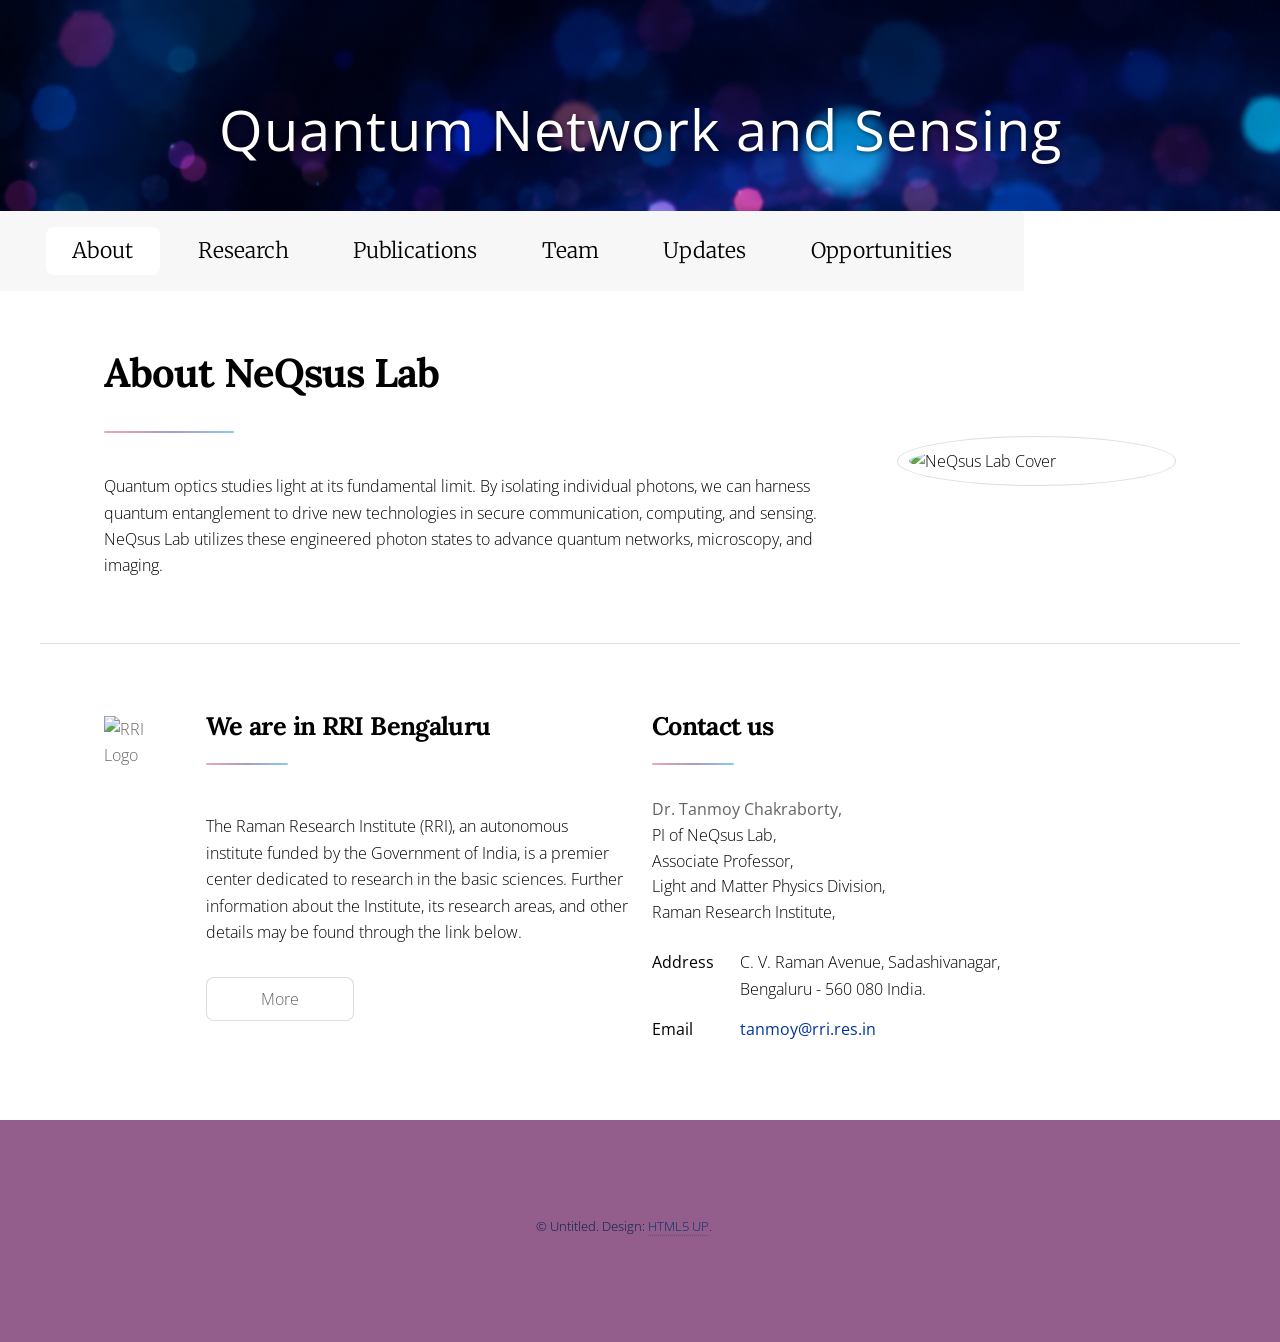
==== commit c66e88c5: "Update index.html" ====
--- a/index.html
+++ b/index.html
@@ -4,7 +4,7 @@
 		<title>About - NeQsus Lab</title>
 		<meta charset="utf-8" />
 		<meta name="viewport" content="width=device-width, initial-scale=1, user-scalable=no" />
-		<link rel="stylesheet" href="assets/css/main.css?v=3" />
+		<link rel="stylesheet" href="assets/css/main.css?v=4" />
 		<noscript><link rel="stylesheet" href="assets/css/noscript.css" /></noscript>
 		<style>
 			.rri-block {
@@ -41,12 +41,9 @@
 	<body class="is-preload">
 
 			<div id="wrapper">
+					<!-- UPDATED HEADER WITH NEW TEXT -->
 					<header id="header" class="alt">
-						<div class="logo-container">
-							<img src="images/logo.png" alt="Lab Logo" class="logo-left" />
-							<img src="images/Name_research.png" alt="Research Logo" class="logo-right" />
-						</div>
-						<h1></h1>
+						<h1 class="site-title">Quantum Network and Sensing</h1>
 					</header>
 
 					<nav id="nav">
@@ -61,8 +58,7 @@
 					</nav>
 
 					<div id="main">
-
-						<section id="intro" class="main">
+							<section id="intro" class="main">
 								<div class="spotlight">
 									<div class="content">
 										<header class="major">
@@ -73,7 +69,7 @@
 											and sensing. NeQsus Lab utilizes these engineered photon states to advance quantum networks, 
 											microscopy, and imaging.</p>
 									</div>
-									<span class="image"><img src="images/Background.png" alt="NeQsus Lab Cover" loading="lazy" /></span>
+									<span class="image"><img src="images/pic01.jpg" alt="NeQsus Lab Cover" loading="lazy" /></span>
 								</div>
 							</section>
 
@@ -114,7 +110,6 @@
 									</div>
 								</div>
 							</section>
-
 					</div>
 
 					<footer id="footer">
--- a/assets/css/main.css
+++ b/assets/css/main.css
@@ -3951,3 +3951,43 @@
     background-color: #ffffff !important;
     background-image: none !important; /* This deletes hidden grey patterns/gradients */
 }
+
+/* --- FULL WEBPAGE BACKGROUND IMAGE --- */
+body {
+    background-image: url("../../images/Background.png") !important;
+    background-size: cover !important;
+    background-position: center top !important;
+    background-repeat: no-repeat !important;
+    background-attachment: fixed !important; /* This keeps the image anchored in place while you scroll down */
+}
+
+/* Ensure the header returns to being transparent so the background shows through */
+#header {
+    background-image: none !important;
+    background-color: transparent !important;
+}
+
+
+/* --- CUSTOM TEXT BANNER (REPLACING LOGOS) --- */
+#header .logo-container {
+    display: none !important; /* Failsafe to hide the old logos */
+}
+
+#header h1.site-title {
+    font-family: "Open Sans", "Segoe UI", Roboto, "Helvetica Neue", Arial, sans-serif !important;
+    font-size: 3.5em !important; /* Big, commanding font size */
+    font-weight: 400 !important; /* Clean, modern academic weight */
+    color: #ffffff !important; /* Crisp white */
+    text-shadow: 1px 1px 5px rgba(0, 0, 0, 0.6) !important; /* Subtle shadow for readability over the image */
+    letter-spacing: 1px !important;
+    margin: 0 auto !important;
+    text-transform: none !important; 
+    border-bottom: none !important;
+}
+
+/* Make sure it scales down nicely on mobile phones */
+@media screen and (max-width: 736px) {
+    #header h1.site-title {
+        font-size: 2em !important;
+    }
+}
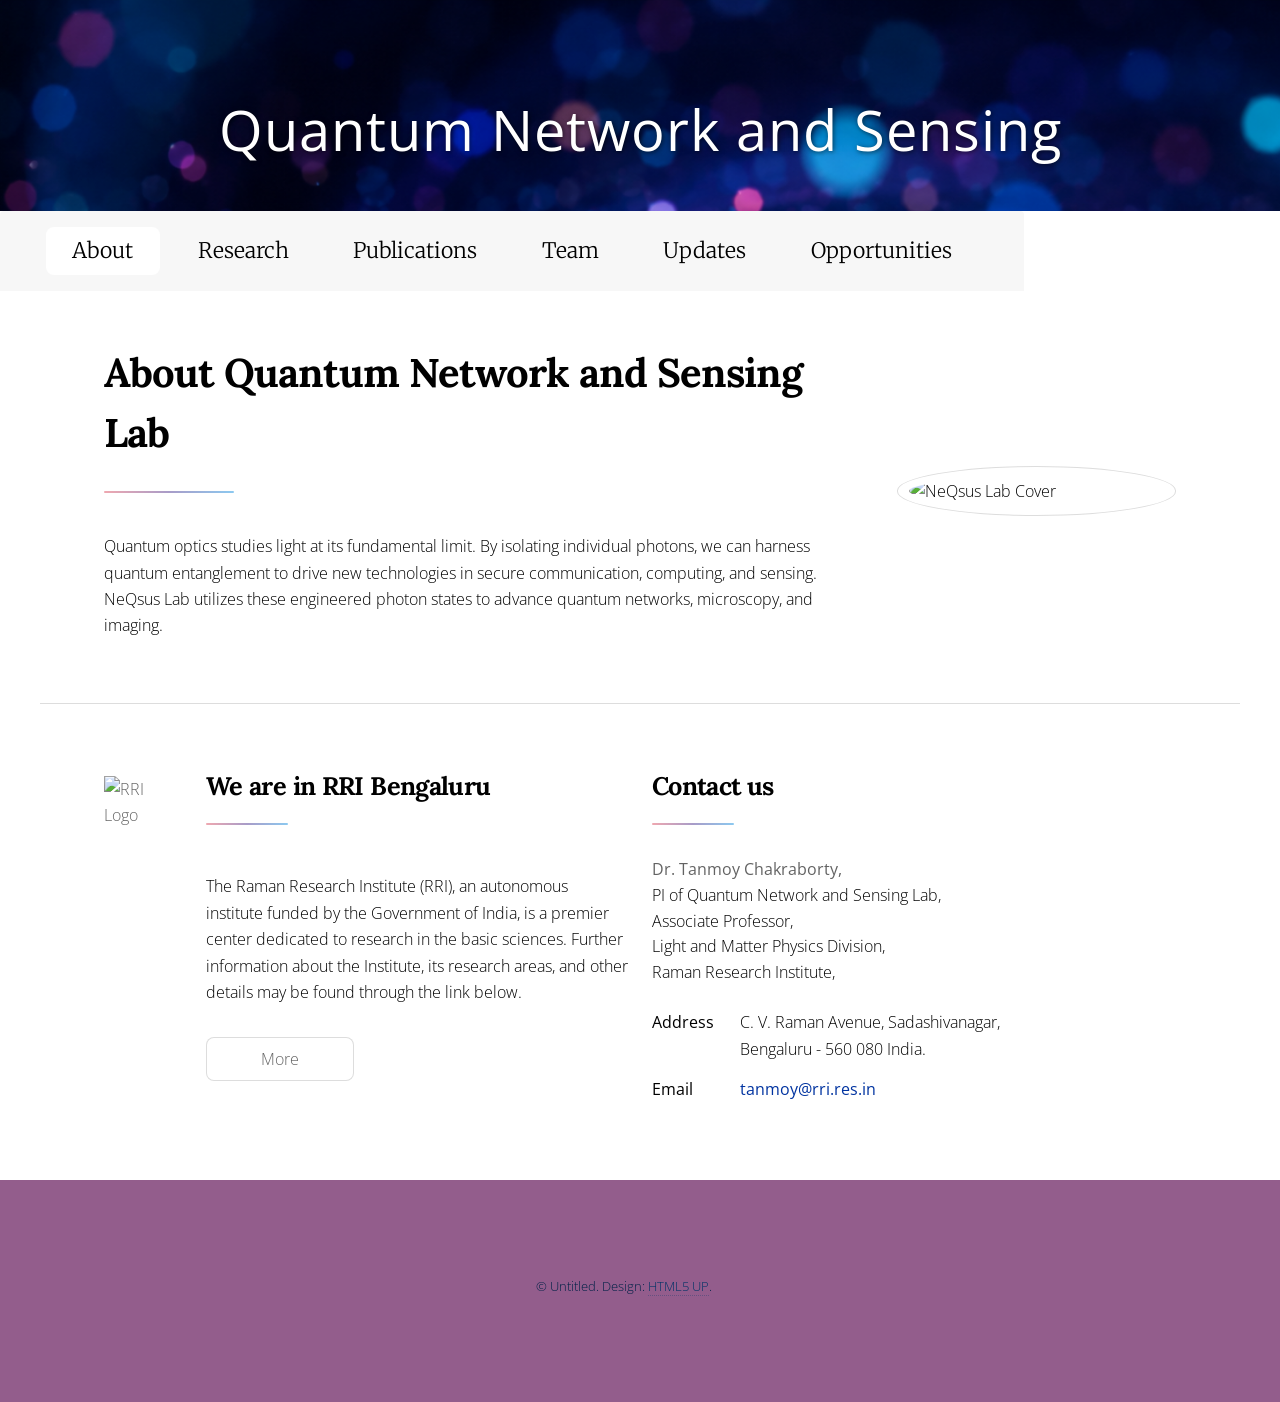
==== commit c08f39a3: "Update index.html" ====
--- a/index.html
+++ b/index.html
@@ -62,7 +62,7 @@
 								<div class="spotlight">
 									<div class="content">
 										<header class="major">
-											<h2>About NeQsus Lab</h2>
+											<h2>About Quantum Network and Sensing Lab</h2>
 										</header>
 										<p>Quantum optics studies light at its fundamental limit. By isolating individual photons, 
 											we can harness quantum entanglement to drive new technologies in secure communication, computing, 
@@ -96,7 +96,7 @@
 										</header>
 										<p style="margin-top: -1em; margin-bottom: 1.5em; line-height: 1.6;">
 											<strong>Dr. Tanmoy Chakraborty,</strong><br />
-											PI of NeQsus Lab,<br />
+											PI of Quantum Network and Sensing Lab,<br />
 											Associate Professor,<br />
 											Light and Matter Physics Division,<br />
 											Raman Research Institute,
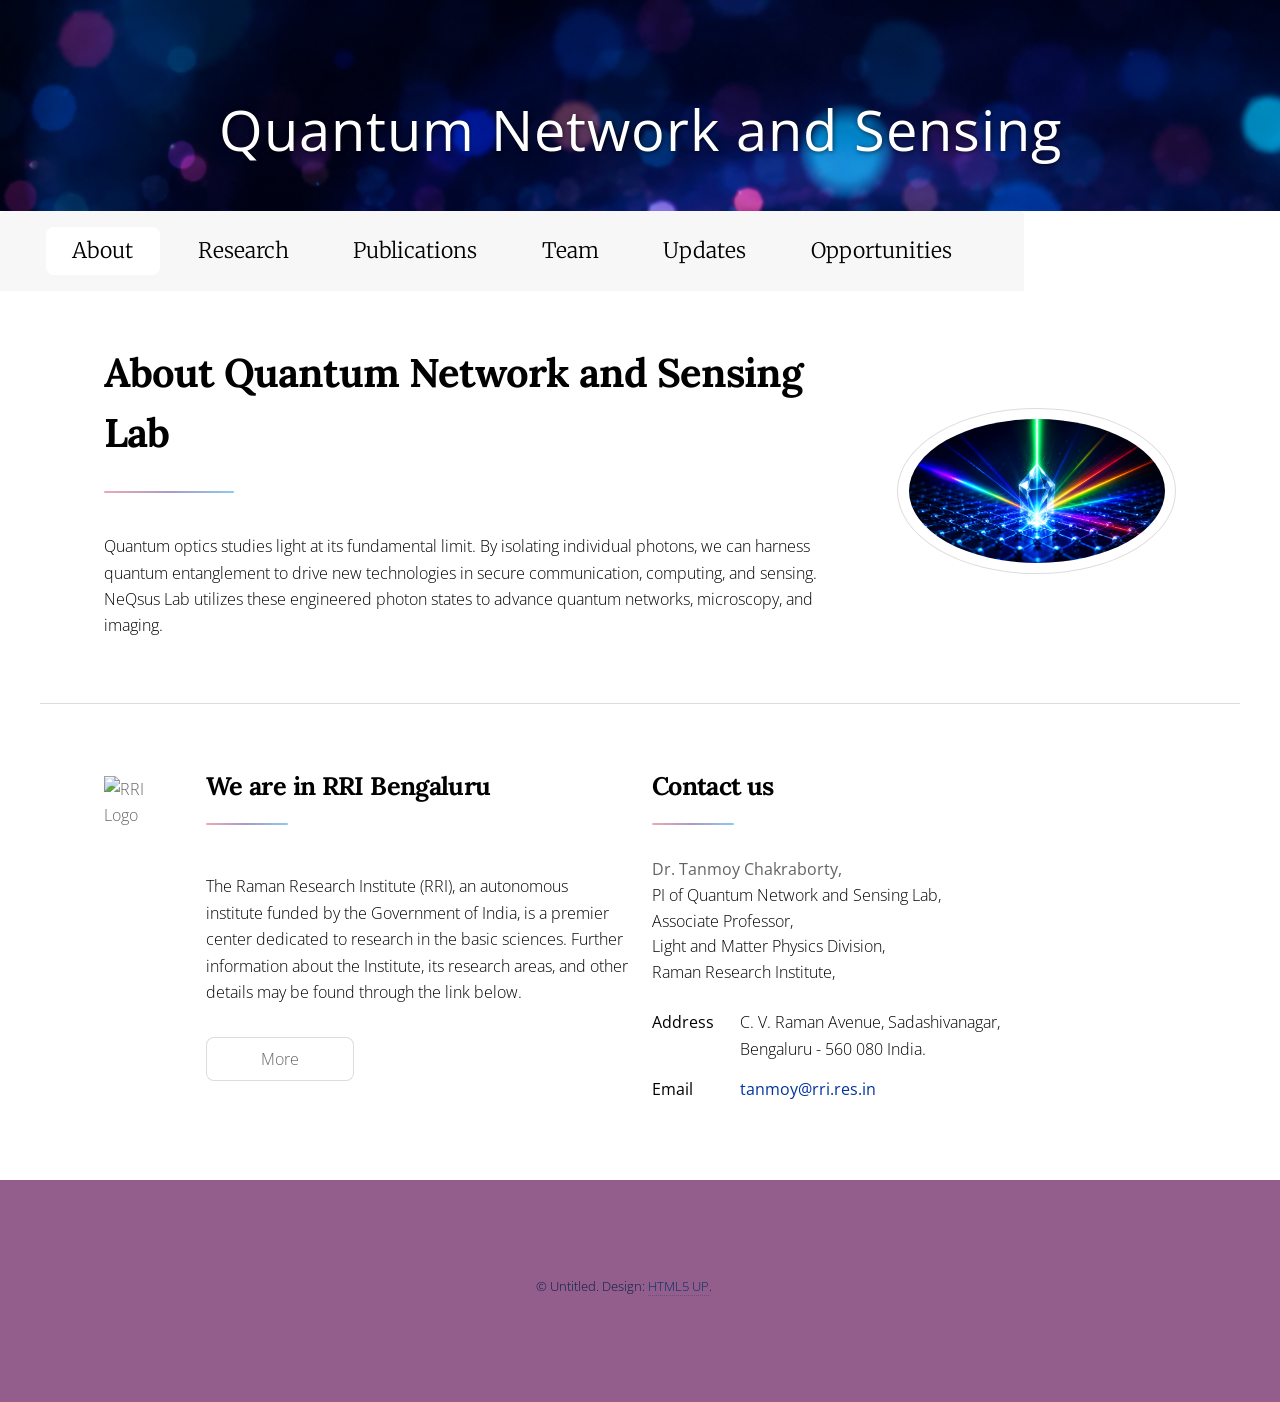
==== commit dd780b35: "Update index.html" ====
--- a/index.html
+++ b/index.html
@@ -69,7 +69,7 @@
 											and sensing. NeQsus Lab utilizes these engineered photon states to advance quantum networks, 
 											microscopy, and imaging.</p>
 									</div>
-									<span class="image"><img src="images/pic01.jpg" alt="NeQsus Lab Cover" loading="lazy" /></span>
+									<span class="image"><img src="images/pic01.png" alt="NeQsus Lab Cover" loading="lazy" /></span>
 								</div>
 							</section>
 
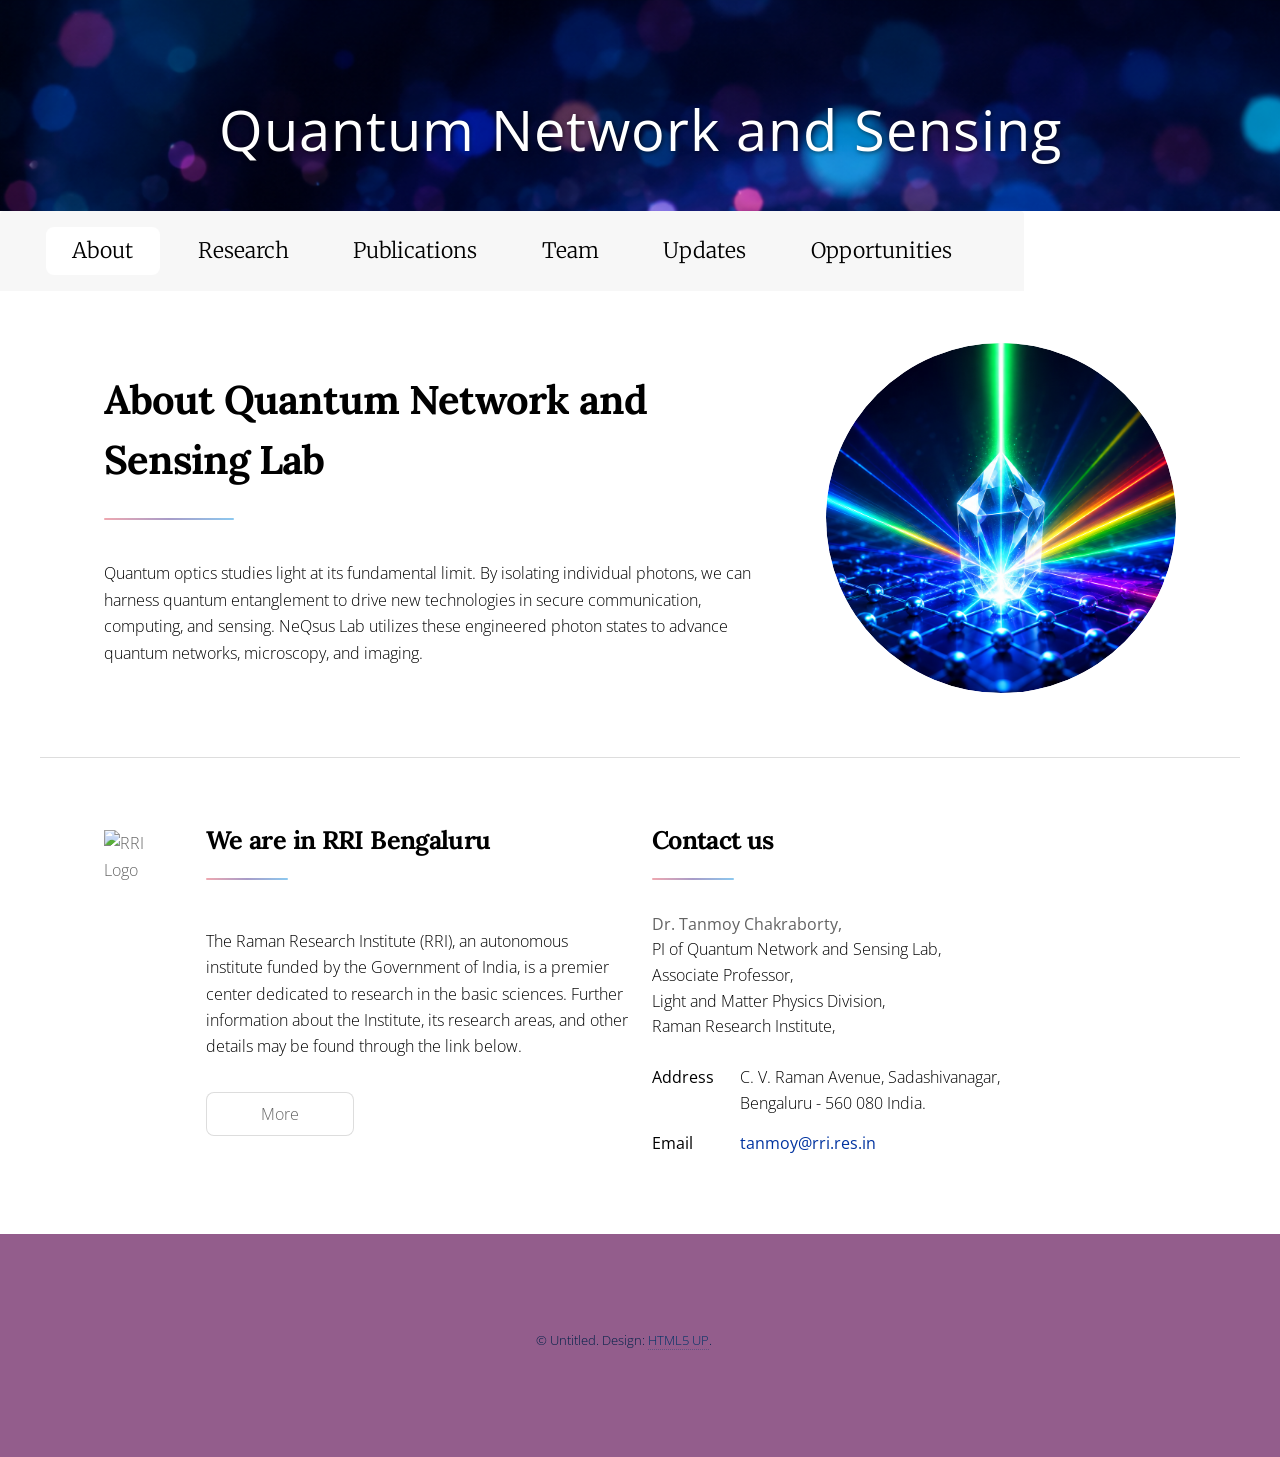
==== commit fd2eabb1: "Update index.html" ====
--- a/index.html
+++ b/index.html
@@ -4,7 +4,7 @@
 		<title>About - NeQsus Lab</title>
 		<meta charset="utf-8" />
 		<meta name="viewport" content="width=device-width, initial-scale=1, user-scalable=no" />
-		<link rel="stylesheet" href="assets/css/main.css?v=4" />
+		<link rel="stylesheet" href="assets/css/main.css?v=5" />
 		<noscript><link rel="stylesheet" href="assets/css/noscript.css" /></noscript>
 		<style>
 			.rri-block {
@@ -26,6 +26,34 @@
 			.email-link:hover {
 				color: #8a2be2 !important;
 			}
+			
+			/* --- CUSTOM CIRCULAR ABOUT IMAGE (2x LARGER, NO BORDERS) --- */
+			.spotlight .image.custom-profile-img {
+				width: 350px !important; /* Enlarged by roughly 2x */
+				height: 350px !important;
+				border: none !important; /* Removes template border */
+				background: transparent !important; /* Removes grey circle background */
+				box-shadow: none !important;
+				padding: 0 !important;
+				border-radius: 50% !important; /* Forces circular container */
+				overflow: hidden !important;
+				margin: 0 0 0 3em !important; /* Adds some breathing room between text and image */
+			}
+			.spotlight .image.custom-profile-img img {
+				width: 100% !important;
+				height: 100% !important;
+				object-fit: cover !important; /* Crops image cleanly into the circle */
+				border-radius: 50% !important; 
+			}
+
+			@media screen and (max-width: 980px) {
+				.spotlight .image.custom-profile-img {
+					width: 250px !important;
+					height: 250px !important;
+					margin: 2em auto !important; /* Centers image on mobile screens */
+				}
+			}
+			
 			@media screen and (max-width: 736px) {
 				.rri-block {
 					flex-direction: column;
@@ -41,7 +69,6 @@
 	<body class="is-preload">
 
 			<div id="wrapper">
-					<!-- UPDATED HEADER WITH NEW TEXT -->
 					<header id="header" class="alt">
 						<h1 class="site-title">Quantum Network and Sensing</h1>
 					</header>
@@ -69,7 +96,7 @@
 											and sensing. NeQsus Lab utilizes these engineered photon states to advance quantum networks, 
 											microscopy, and imaging.</p>
 									</div>
-									<span class="image"><img src="images/pic01.png" alt="NeQsus Lab Cover" loading="lazy" /></span>
+									<span class="image custom-profile-img"><img src="images/pic01.png" alt="NeQsus Lab Cover" loading="lazy" /></span>
 								</div>
 							</section>
 
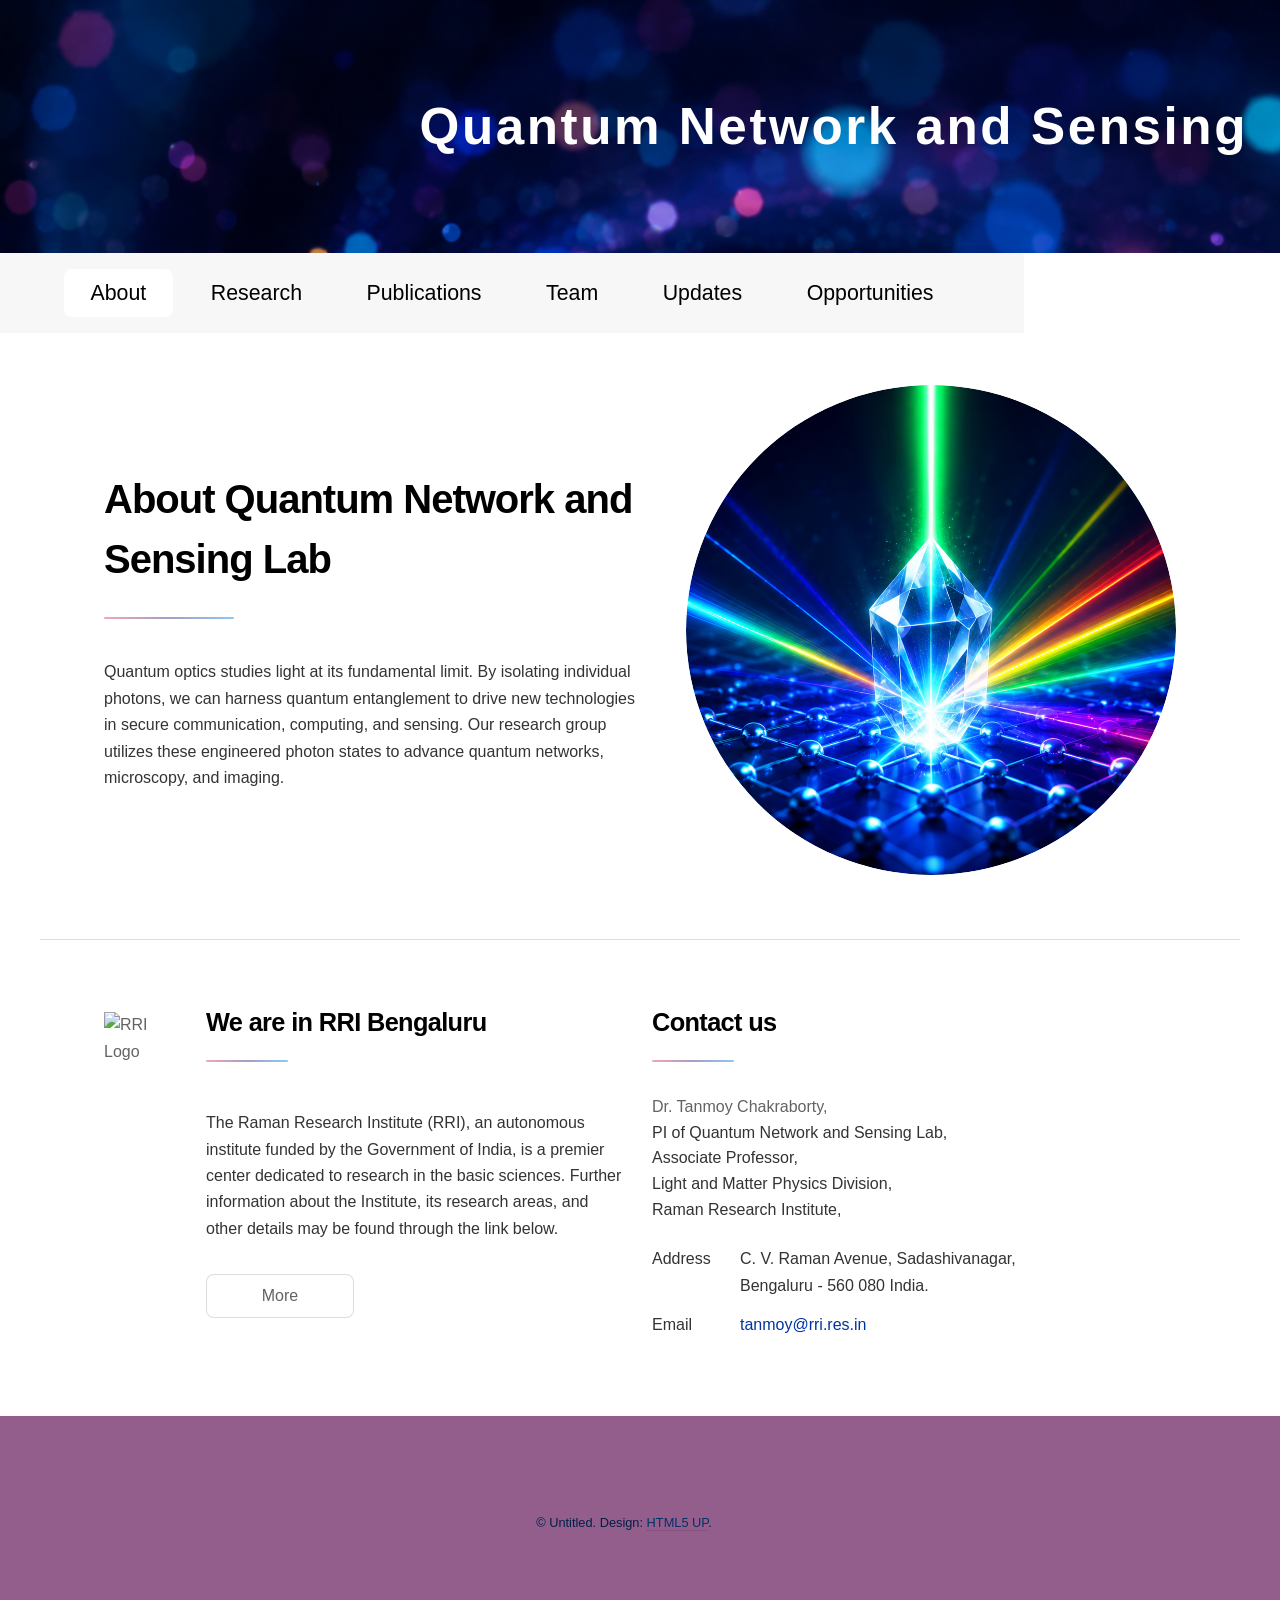
==== commit 1116ee56: "Update index.html" ====
--- a/index.html
+++ b/index.html
@@ -4,7 +4,8 @@
 		<title>About - NeQsus Lab</title>
 		<meta charset="utf-8" />
 		<meta name="viewport" content="width=device-width, initial-scale=1, user-scalable=no" />
-		<link rel="stylesheet" href="assets/css/main.css?v=5" />
+		<!-- Bumped version to v=7 to bypass cache -->
+		<link rel="stylesheet" href="assets/css/main.css?v=7" />
 		<noscript><link rel="stylesheet" href="assets/css/noscript.css" /></noscript>
 		<style>
 			.rri-block {
@@ -27,30 +28,33 @@
 				color: #8a2be2 !important;
 			}
 			
-			/* --- CUSTOM CIRCULAR ABOUT IMAGE (2x LARGER, NO BORDERS) --- */
+			/* --- CUSTOM CIRCULAR ABOUT IMAGE (70% of previous size) --- */
 			.spotlight .image.custom-profile-img {
-				width: 350px !important; /* Enlarged by roughly 2x */
-				height: 350px !important;
-				border: none !important; /* Removes template border */
-				background: transparent !important; /* Removes grey circle background */
+				width: 490px !important;  /* Reduced to 70% of 700px */
+				height: 490px !important; 
+				border: none !important; 
+				background: transparent !important; 
 				box-shadow: none !important;
 				padding: 0 !important;
-				border-radius: 50% !important; /* Forces circular container */
+				border-radius: 50% !important; 
 				overflow: hidden !important;
-				margin: 0 0 0 3em !important; /* Adds some breathing room between text and image */
+				margin: 0 0 0 3em !important; 
+				flex-shrink: 0 !important; /* Prevents the text from squishing the image */
 			}
 			.spotlight .image.custom-profile-img img {
 				width: 100% !important;
 				height: 100% !important;
-				object-fit: cover !important; /* Crops image cleanly into the circle */
+				object-fit: cover !important; 
 				border-radius: 50% !important; 
 			}
 
 			@media screen and (max-width: 980px) {
 				.spotlight .image.custom-profile-img {
-					width: 250px !important;
-					height: 250px !important;
-					margin: 2em auto !important; /* Centers image on mobile screens */
+					width: 350px !important;  /* Reduced to 70% of 500px */
+					height: 350px !important; 
+					margin: 2em auto !important; 
+					max-width: 90vw !important; /* Prevents it from breaking very small phone screens */
+					max-height: 90vw !important;
 				}
 			}
 			
@@ -69,6 +73,7 @@
 	<body class="is-preload">
 
 			<div id="wrapper">
+					<!-- UPDATED HEADER WITH NEW TEXT -->
 					<header id="header" class="alt">
 						<h1 class="site-title">Quantum Network and Sensing</h1>
 					</header>
@@ -93,7 +98,7 @@
 										</header>
 										<p>Quantum optics studies light at its fundamental limit. By isolating individual photons, 
 											we can harness quantum entanglement to drive new technologies in secure communication, computing, 
-											and sensing. NeQsus Lab utilizes these engineered photon states to advance quantum networks, 
+											and sensing. Our research group utilizes these engineered photon states to advance quantum networks, 
 											microscopy, and imaging.</p>
 									</div>
 									<span class="image custom-profile-img"><img src="images/pic01.png" alt="NeQsus Lab Cover" loading="lazy" /></span>
--- a/assets/css/main.css
+++ b/assets/css/main.css
@@ -3968,26 +3968,77 @@
 }
 
 
-/* --- CUSTOM TEXT BANNER (REPLACING LOGOS) --- */
+
+/* --- CUSTOM TEXT BANNER (RIGHT-ALIGNED & BOLDER) --- */
 #header .logo-container {
-    display: none !important; /* Failsafe to hide the old logos */
+    display: none !important; 
+}
+
+/* Adds breathing room around the text */
+#header {
+    padding: 6em 2em 6em 2em !important; 
+    background-color: transparent !important; 
 }
 
 #header h1.site-title {
-    font-family: "Open Sans", "Segoe UI", Roboto, "Helvetica Neue", Arial, sans-serif !important;
-    font-size: 3.5em !important; /* Big, commanding font size */
-    font-weight: 400 !important; /* Clean, modern academic weight */
-    color: #ffffff !important; /* Crisp white */
-    text-shadow: 1px 1px 5px rgba(0, 0, 0, 0.6) !important; /* Subtle shadow for readability over the image */
-    letter-spacing: 1px !important;
+    font-family: "Helvetica Neue", Helvetica, Arial, sans-serif !important;
+    font-size: 3.2em !important; 
+    font-weight: 600 !important; /* Changed from 300 to 600 to make it noticeably bolder */
+    color: #ffffff !important; 
+    letter-spacing: 0.05em !important; 
+    margin: 0 !important; /* Removed the auto-centering margin */
+    text-align: right !important; /* Forces the text to the right side */
+    text-shadow: none !important; 
+    text-transform: none !important;
+    border-bottom: none !important;
+}
+
+/* Scales gracefully for mobile screens */
+@media screen and (max-width: 736px) {
+    #header {
+        padding: 3em 1em 3em 1em !important;
+    }
+    #header h1.site-title {
+        font-size: 1.8em !important;
+        font-weight: 700 !important; /* Slightly thicker on tiny screens */
+        text-align: right !important; /* Ensures it stays on the right on phones too */
+    }
+}
+
+/* --- 1. PURE WHITE BACKGROUND FOR CONTENT AREAS --- */
+#main, 
+#main > section.main, 
+#main > .main {
+    background-color: #ffffff !important;
+}
+
+/* --- 2. FIX THIN FONT AND ENFORCE PROPER FONT FAMILY --- */
+/* Apply the clean font family and normal weight to everything */
+body, p, a:not(.icon):not(.button), li, dt, dd, span:not(.icon):not(.image) {
+    font-family: "Helvetica Neue", Helvetica, Arial, sans-serif !important;
+    font-weight: 400 !important; 
+}
+
+/* ONLY apply the dark grey text color to standard paragraphs and lists. 
+   This protects your blue links and highlighted spans! */
+body, p, li, dt, dd {
+    color: #333333 !important; 
+}
+
+/* This makes your headings thicker and bolder */
+h2, h3, h4, h5, h6 {
+    font-family: "Helvetica Neue", Helvetica, Arial, sans-serif !important;
+    font-weight: 600 !important; 
+}
+
+/* --- 3. CENTER THE NAVIGATION TABS --- */
+#nav {
+    text-align: center !important;
+}
+#nav ul {
+    display: flex !important;
+    justify-content: center !important;
+    flex-wrap: wrap !important;
     margin: 0 auto !important;
-    text-transform: none !important; 
-    border-bottom: none !important;
-}
-
-/* Make sure it scales down nicely on mobile phones */
-@media screen and (max-width: 736px) {
-    #header h1.site-title {
-        font-size: 2em !important;
-    }
-}
+    padding: 0 !important;
+}
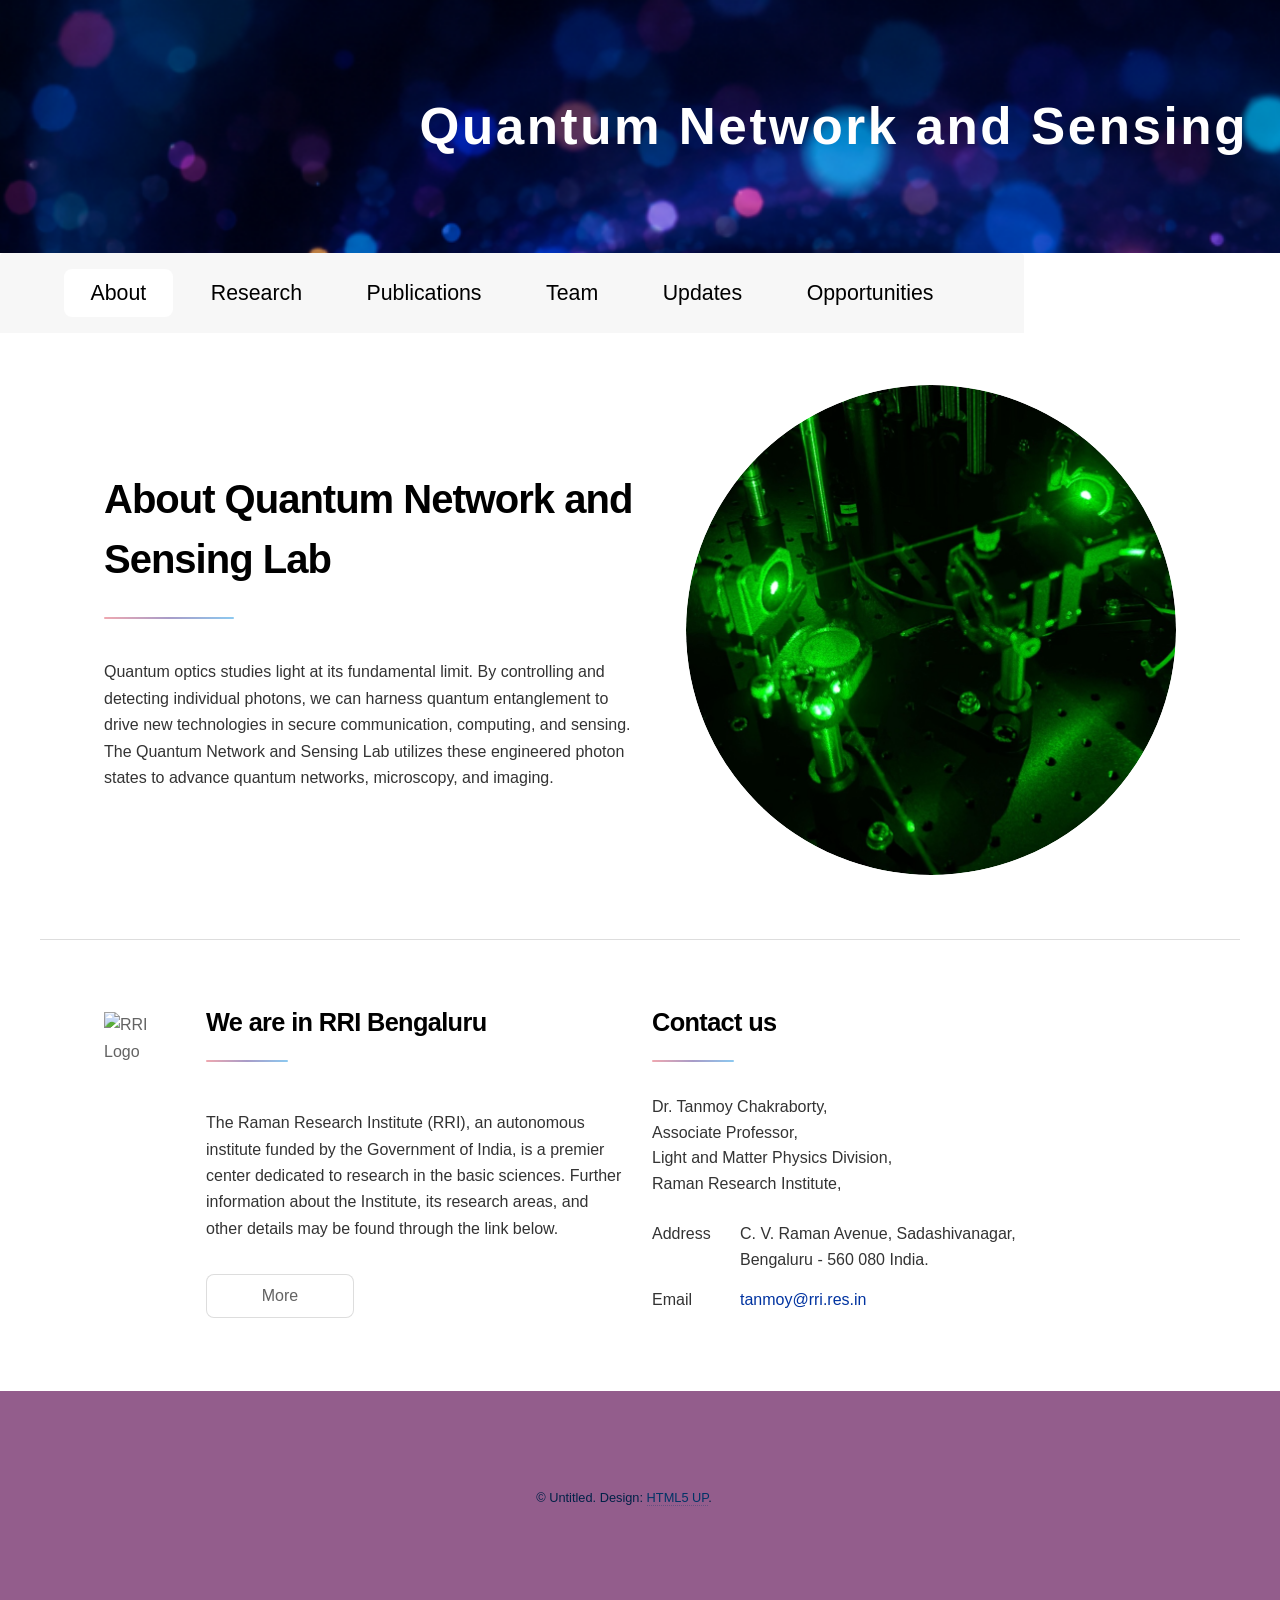
==== commit c2d5c35b: "Update index.html" ====
--- a/index.html
+++ b/index.html
@@ -4,8 +4,8 @@
 		<title>About - NeQsus Lab</title>
 		<meta charset="utf-8" />
 		<meta name="viewport" content="width=device-width, initial-scale=1, user-scalable=no" />
-		<!-- Bumped version to v=7 to bypass cache -->
-		<link rel="stylesheet" href="assets/css/main.css?v=7" />
+		<!-- Bumped version to v=18 to bypass cache -->
+		<link rel="stylesheet" href="assets/css/main.css?v=18" />
 		<noscript><link rel="stylesheet" href="assets/css/noscript.css" /></noscript>
 		<style>
 			.rri-block {
@@ -28,9 +28,9 @@
 				color: #8a2be2 !important;
 			}
 			
-			/* --- CUSTOM CIRCULAR ABOUT IMAGE (70% of previous size) --- */
+			/* --- CUSTOM CIRCULAR ABOUT IMAGE --- */
 			.spotlight .image.custom-profile-img {
-				width: 490px !important;  /* Reduced to 70% of 700px */
+				width: 490px !important;  
 				height: 490px !important; 
 				border: none !important; 
 				background: transparent !important; 
@@ -39,7 +39,7 @@
 				border-radius: 50% !important; 
 				overflow: hidden !important;
 				margin: 0 0 0 3em !important; 
-				flex-shrink: 0 !important; /* Prevents the text from squishing the image */
+				flex-shrink: 0 !important; 
 			}
 			.spotlight .image.custom-profile-img img {
 				width: 100% !important;
@@ -50,10 +50,10 @@
 
 			@media screen and (max-width: 980px) {
 				.spotlight .image.custom-profile-img {
-					width: 350px !important;  /* Reduced to 70% of 500px */
+					width: 350px !important;  
 					height: 350px !important; 
 					margin: 2em auto !important; 
-					max-width: 90vw !important; /* Prevents it from breaking very small phone screens */
+					max-width: 90vw !important; 
 					max-height: 90vw !important;
 				}
 			}
@@ -73,7 +73,6 @@
 	<body class="is-preload">
 
 			<div id="wrapper">
-					<!-- UPDATED HEADER WITH NEW TEXT -->
 					<header id="header" class="alt">
 						<h1 class="site-title">Quantum Network and Sensing</h1>
 					</header>
@@ -96,12 +95,12 @@
 										<header class="major">
 											<h2>About Quantum Network and Sensing Lab</h2>
 										</header>
-										<p>Quantum optics studies light at its fundamental limit. By isolating individual photons, 
+										<p>Quantum optics studies light at its fundamental limit. By controlling and detecting individual photons, 
 											we can harness quantum entanglement to drive new technologies in secure communication, computing, 
-											and sensing. Our research group utilizes these engineered photon states to advance quantum networks, 
+											and sensing. The Quantum Network and Sensing Lab utilizes these engineered photon states to advance quantum networks, 
 											microscopy, and imaging.</p>
 									</div>
-									<span class="image custom-profile-img"><img src="images/pic01.png" alt="NeQsus Lab Cover" loading="lazy" /></span>
+									<span class="image custom-profile-img"><img src="images/pic01.jpeg" alt="NeQsus Lab Cover" loading="lazy" /></span>
 								</div>
 							</section>
 
@@ -127,8 +126,8 @@
 											<h2 style="font-size: calc(1.75em - 2pt);">Contact us</h2>
 										</header>
 										<p style="margin-top: -1em; margin-bottom: 1.5em; line-height: 1.6;">
-											<strong>Dr. Tanmoy Chakraborty,</strong><br />
-											PI of Quantum Network and Sensing Lab,<br />
+											<!-- Applied the dark text color here to override the template's default bold color -->
+											<strong style="color: #333333;">Dr. Tanmoy Chakraborty,</strong><br />
 											Associate Professor,<br />
 											Light and Matter Physics Division,<br />
 											Raman Research Institute,
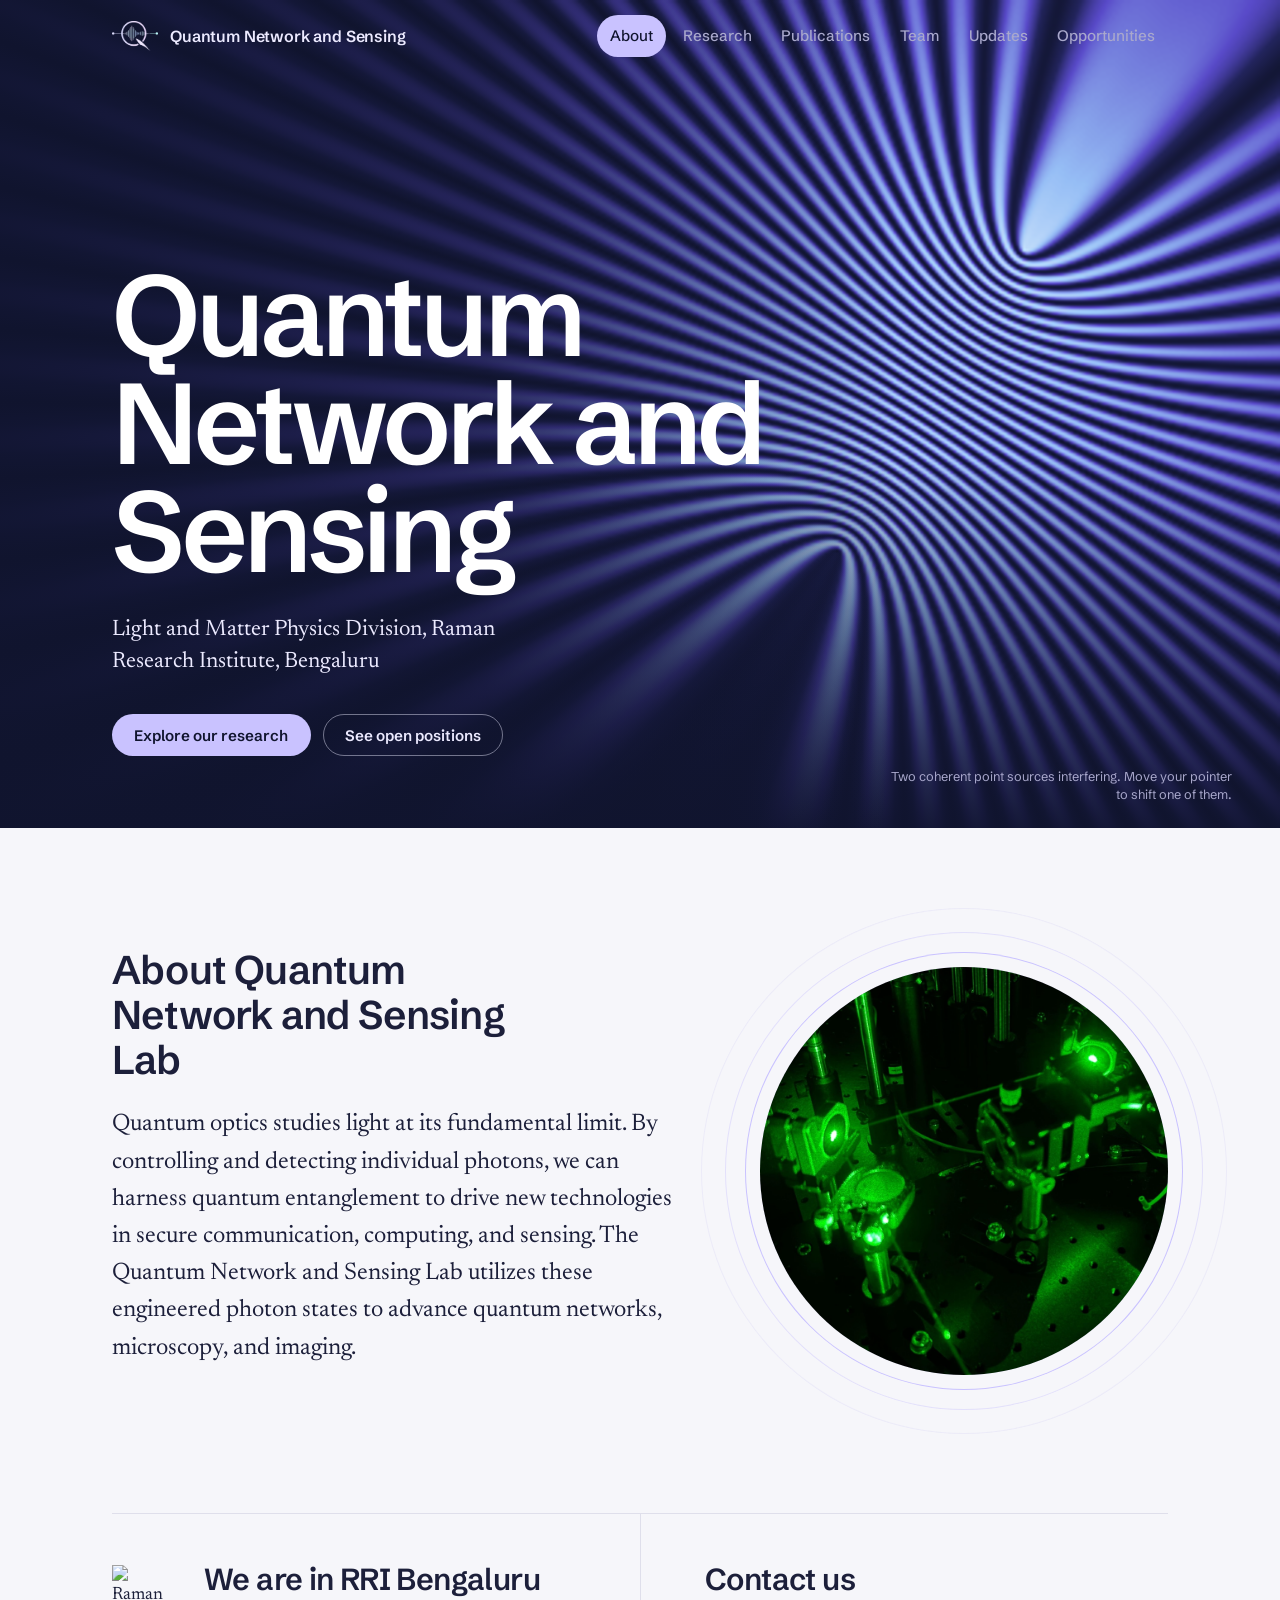
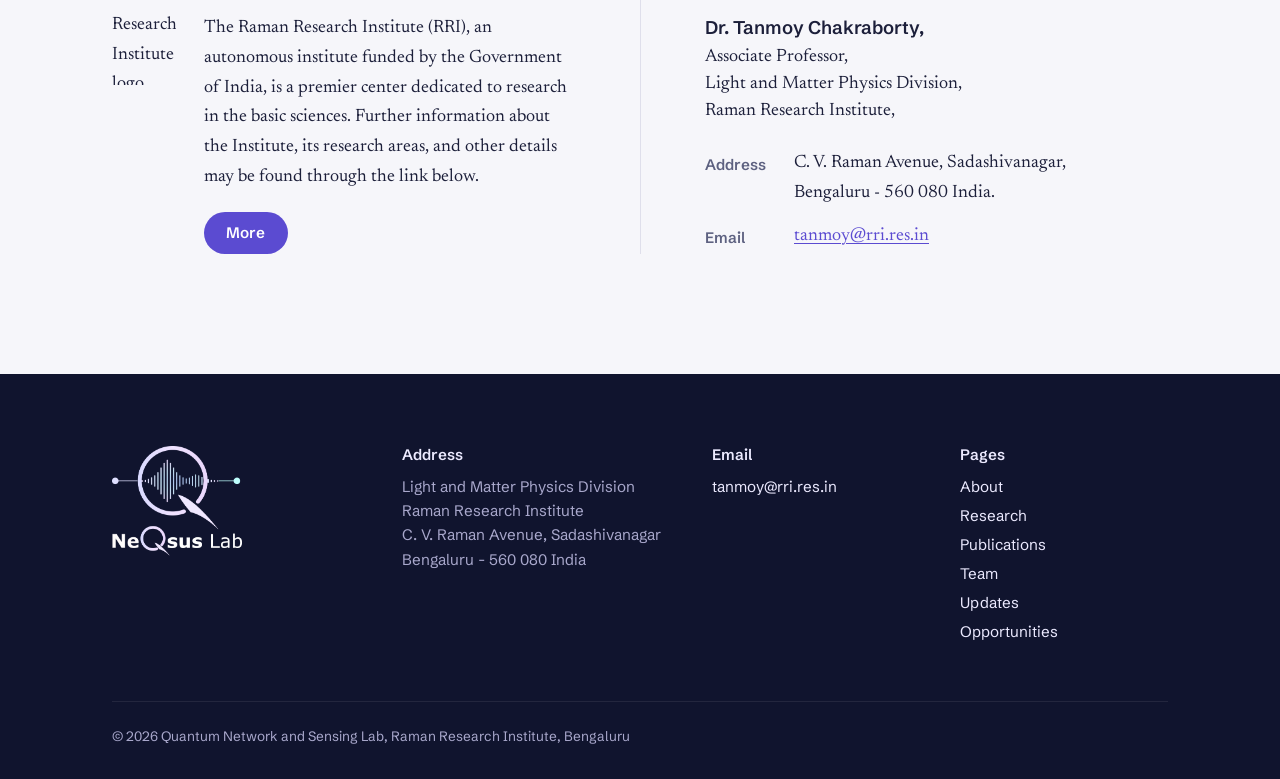
==== commit 01e54efc: "Add files via upload" ====
--- a/index.html
+++ b/index.html
@@ -1,160 +1,124 @@
-<!DOCTYPE HTML>
-<html>
-	<head>
-		<title>About - NeQsus Lab</title>
-		<meta charset="utf-8" />
-		<meta name="viewport" content="width=device-width, initial-scale=1, user-scalable=no" />
-		<!-- Bumped version to v=18 to bypass cache -->
-		<link rel="stylesheet" href="assets/css/main.css?v=18" />
-		<noscript><link rel="stylesheet" href="assets/css/noscript.css" /></noscript>
-		<style>
-			.rri-block {
-				display: flex;
-				gap: 2em;
-				align-items: flex-start;
-			}
-			.rri-logo {
-				width: 70px;
-				flex-shrink: 0;
-				margin-top: 0.5em;
-			}
-			.email-link {
-				color: #0033a0 !important;
-				text-decoration: none !important;
-				border-bottom: none !important;
-				font-weight: normal !important;
-			}
-			.email-link:hover {
-				color: #8a2be2 !important;
-			}
-			
-			/* --- CUSTOM CIRCULAR ABOUT IMAGE --- */
-			.spotlight .image.custom-profile-img {
-				width: 490px !important;  
-				height: 490px !important; 
-				border: none !important; 
-				background: transparent !important; 
-				box-shadow: none !important;
-				padding: 0 !important;
-				border-radius: 50% !important; 
-				overflow: hidden !important;
-				margin: 0 0 0 3em !important; 
-				flex-shrink: 0 !important; 
-			}
-			.spotlight .image.custom-profile-img img {
-				width: 100% !important;
-				height: 100% !important;
-				object-fit: cover !important; 
-				border-radius: 50% !important; 
-			}
-
-			@media screen and (max-width: 980px) {
-				.spotlight .image.custom-profile-img {
-					width: 350px !important;  
-					height: 350px !important; 
-					margin: 2em auto !important; 
-					max-width: 90vw !important; 
-					max-height: 90vw !important;
-				}
-			}
-			
-			@media screen and (max-width: 736px) {
-				.rri-block {
-					flex-direction: column;
-					align-items: center;
-					text-align: center;
-				}
-				.rri-logo {
-					margin-bottom: 1em;
-				}
-			}
-		</style>
-	</head>
-	<body class="is-preload">
-
-			<div id="wrapper">
-					<header id="header" class="alt">
-						<h1 class="site-title">Quantum Network and Sensing</h1>
-					</header>
-
-					<nav id="nav">
-						<ul>
-							<li><a href="index.html" class="active">About</a></li>
-							<li><a href="research.html">Research</a></li>
-							<li><a href="publications.html">Publications</a></li>
-							<li><a href="team.html">Team</a></li>
-							<li><a href="news.html">Updates</a></li>
-							<li><a href="opportunities.html">Opportunities</a></li>
-						</ul>
-					</nav>
-
-					<div id="main">
-							<section id="intro" class="main">
-								<div class="spotlight">
-									<div class="content">
-										<header class="major">
-											<h2>About Quantum Network and Sensing Lab</h2>
-										</header>
-										<p>Quantum optics studies light at its fundamental limit. By controlling and detecting individual photons, 
-											we can harness quantum entanglement to drive new technologies in secure communication, computing, 
-											and sensing. The Quantum Network and Sensing Lab utilizes these engineered photon states to advance quantum networks, 
-											microscopy, and imaging.</p>
-									</div>
-									<span class="image custom-profile-img"><img src="images/pic01.jpeg" alt="NeQsus Lab Cover" loading="lazy" /></span>
-								</div>
-							</section>
-
-							<section class="main">
-								<div class="row">
-									<div class="col-6 col-12-medium">
-										<div class="rri-block">
-											<img src="images/RRI_Logo.png" alt="RRI Logo" class="rri-logo" />
-											<div>
-												<header class="major">
-													<h2 style="font-size: calc(1.75em - 2pt);">We are in RRI Bengaluru</h2>
-												</header>
-												<p>The Raman Research Institute (RRI), an autonomous institute funded by the Government of India, is a premier center dedicated to research in the basic sciences. Further information about the Institute, its research areas, and other details may be found through the link below.</p>
-												<ul class="actions">
-													<li><a href="https://www.rri.res.in/" target="_blank" class="button">More</a></li>
-												</ul>
-											</div>
-										</div>
-									</div>
-									
-									<div class="col-6 col-12-medium">
-										<header class="major">
-											<h2 style="font-size: calc(1.75em - 2pt);">Contact us</h2>
-										</header>
-										<p style="margin-top: -1em; margin-bottom: 1.5em; line-height: 1.6;">
-											<!-- Applied the dark text color here to override the template's default bold color -->
-											<strong style="color: #333333;">Dr. Tanmoy Chakraborty,</strong><br />
-											Associate Professor,<br />
-											Light and Matter Physics Division,<br />
-											Raman Research Institute,
-										</p>
-										<dl class="alt">
-											<dt>Address</dt>
-											<dd>C. V. Raman Avenue, Sadashivanagar,<br />Bengaluru - 560 080 India.</dd>
-											<dt>Email</dt>
-											<dd><a href="mailto:tanmoy@rri.res.in" class="email-link">tanmoy@rri.res.in</a></dd>
-										</dl>
-									</div>
-								</div>
-							</section>
-					</div>
-
-					<footer id="footer">
-						<p class="copyright">&copy; Untitled. Design: <a href="https://html5up.net">HTML5 UP</a>.</p>
-					</footer>
-			</div>
-
-			<script src="assets/js/jquery.min.js"></script>
-			<script src="assets/js/jquery.scrollex.min.js"></script>
-			<script src="assets/js/jquery.scrolly.min.js"></script>
-			<script src="assets/js/browser.min.js"></script>
-			<script src="assets/js/breakpoints.min.js"></script>
-			<script src="assets/js/util.js"></script>
-			<script src="assets/js/main.js"></script>
-
-	</body>
-</html>
+<!DOCTYPE html>
+<html lang="en">
+<head>
+	<meta charset="utf-8" />
+	<meta name="viewport" content="width=device-width, initial-scale=1" />
+	<title>About - NeQsus Lab</title>
+	<meta name="description" content="Quantum optics studies light at its fundamental limit. By controlling and detecting individual photons, we can harness quantum entanglement to drive new technologies in secure communication, computing, and sensing. The Quantum Network and Sensing Lab utilizes these engineered photon states to advance quantum networks, microscopy, and imaging." />
+	<meta name="theme-color" content="#10142e" />
+	<link rel="icon" type="image/png" href="images/favicon.png" />
+	<link rel="preload" href="assets/fonts/schibsted-grotesk-latin-wght-normal.woff2" as="font" type="font/woff2" crossorigin />
+	<link rel="stylesheet" href="assets/css/site.css?v=1" />
+</head>
+<body>
+	<a class="skip-link" href="#main">Skip to content</a>
+
+	<header class="site-header" data-header>
+		<div class="wrap nav-bar">
+			<a class="brand" href="index.html" aria-label="Quantum Network and Sensing, home">
+				<img src="images/logo-mark.png" alt="" width="46" height="30" />
+				<span>Quantum Network and Sensing</span>
+			</a>
+			<button class="nav-toggle" type="button" aria-expanded="false" aria-controls="site-nav">
+				<span class="nav-toggle-bars" aria-hidden="true"></span>Menu
+			</button>
+			<nav id="site-nav" class="site-nav" aria-label="Main">
+				<ul>
+				<li><a href="index.html" aria-current="page">About</a></li>
+				<li><a href="research.html">Research</a></li>
+				<li><a href="publications.html">Publications</a></li>
+				<li><a href="team.html">Team</a></li>
+				<li><a href="news.html">Updates</a></li>
+				<li><a href="opportunities.html">Opportunities</a></li>
+				</ul>
+			</nav>
+		</div>
+	</header>
+
+	<main id="main">
+		<section class="hero">
+			<canvas class="fringes" data-fringes="live" aria-hidden="true"></canvas>
+			<div class="wrap hero-inner">
+				<h1>Quantum Network and Sensing</h1>
+				<p class="hero-sub">Light and Matter Physics Division, Raman Research Institute, Bengaluru</p>
+				<div class="hero-actions">
+					<a class="btn btn-light" href="research.html">Explore our research</a>
+					<a class="btn btn-outline" href="opportunities.html">See open positions</a>
+				</div>
+			</div>
+			<p class="hero-legend">Two coherent point sources interfering. Move your pointer to shift one of them.</p>
+		</section>
+
+		<section class="section">
+			<div class="wrap about">
+				<div>
+					<h2>About Quantum Network and Sensing Lab</h2>
+					<p class="lead">Quantum optics studies light at its fundamental limit. By controlling and detecting individual photons, we can harness quantum entanglement to drive new technologies in secure communication, computing, and sensing. The Quantum Network and Sensing Lab utilizes these engineered photon states to advance quantum networks, microscopy, and imaging.</p>
+				</div>
+				<div class="ringed">
+					<img src="images/pic01.jpeg" alt="Green laser beams on an optical table in the lab" width="1054" height="987" />
+				</div>
+			</div>
+		</section>
+
+		<section class="section">
+			<div class="wrap">
+				<div class="split">
+				<div>
+					<div class="institute">
+						<img class="institute-logo" src="images/RRI_Logo.png" alt="Raman Research Institute logo" width="64" height="120" loading="lazy" />
+						<div>
+							<h2>We are in RRI Bengaluru</h2>
+							<p>The Raman Research Institute (RRI), an autonomous institute funded by the Government of India, is a premier center dedicated to research in the basic sciences. Further information about the Institute, its research areas, and other details may be found through the link below.</p>
+							<a class="btn btn-solid" href="https://www.rri.res.in/" target="_blank" rel="noopener">More</a>
+						</div>
+					</div>
+				</div>
+				<div>
+					<h2>Contact us</h2>
+					<p class="contact-name"><strong>Dr. Tanmoy Chakraborty,</strong><br />Associate Professor,<br />Light and Matter Physics Division,<br />Raman Research Institute,</p>
+					<dl class="contact-list">
+						<dt>Address</dt>
+						<dd>C. V. Raman Avenue, Sadashivanagar,<br />Bengaluru - 560 080 India.</dd>
+						<dt>Email</dt>
+						<dd><a href="mailto:tanmoy@rri.res.in">tanmoy@rri.res.in</a></dd>
+					</dl>
+				</div>
+				</div>
+			</div>
+		</section>
+	</main>
+
+	<footer class="site-footer">
+		<div class="wrap footer-grid">
+			<div>
+				<img class="footer-logo" src="images/logo.png" alt="NeQsus Lab" width="130" height="110" loading="lazy" />
+			</div>
+			<div>
+				<h2 class="footer-h">Address</h2>
+				<p>Light and Matter Physics Division<br />Raman Research Institute<br />C. V. Raman Avenue, Sadashivanagar<br />Bengaluru - 560 080 India</p>
+			</div>
+			<div>
+				<h2 class="footer-h">Email</h2>
+				<p><a href="mailto:tanmoy@rri.res.in">tanmoy@rri.res.in</a></p>
+			</div>
+			<nav aria-label="Footer">
+				<h2 class="footer-h">Pages</h2>
+				<ul class="footer-links">
+					<li><a href="index.html">About</a></li>
+					<li><a href="research.html">Research</a></li>
+					<li><a href="publications.html">Publications</a></li>
+					<li><a href="team.html">Team</a></li>
+					<li><a href="news.html">Updates</a></li>
+					<li><a href="opportunities.html">Opportunities</a></li>
+				</ul>
+			</nav>
+		</div>
+		<div class="wrap footer-base">
+			<p>&copy; <span data-year>2026</span> Quantum Network and Sensing Lab, Raman Research Institute, Bengaluru</p>
+		</div>
+	</footer>
+
+	<script src="assets/js/site.js?v=1"></script>
+</body>
+</html>
--- a/assets/css/site.css
+++ b/assets/css/site.css
@@ -0,0 +1,809 @@
+/* =========================================================
+   Quantum Network and Sensing Lab — site stylesheet
+   Colours are taken from the NeQsus Lab logo.
+   ========================================================= */
+
+/* ---------- Fonts (self-hosted, SIL Open Font License) ---------- */
+
+@font-face {
+	font-family: "Newsreader";
+	font-style: normal;
+	font-weight: 200 800;
+	font-display: swap;
+	src: url("../fonts/newsreader-latin-opsz-normal.woff2") format("woff2");
+	unicode-range: U+0000-00FF,U+0131,U+0152-0153,U+02BB-02BC,U+02C6,U+02DA,U+02DC,U+0304,U+0308,U+0329,U+2000-206F,U+20AC,U+2122,U+2191,U+2193,U+2212,U+2215,U+FEFF,U+FFFD;
+}
+@font-face {
+	font-family: "Newsreader";
+	font-style: italic;
+	font-weight: 200 800;
+	font-display: swap;
+	src: url("../fonts/newsreader-latin-opsz-italic.woff2") format("woff2");
+	unicode-range: U+0000-00FF,U+0131,U+0152-0153,U+02BB-02BC,U+02C6,U+02DA,U+02DC,U+0304,U+0308,U+0329,U+2000-206F,U+20AC,U+2122,U+2191,U+2193,U+2212,U+2215,U+FEFF,U+FFFD;
+}
+@font-face {
+	font-family: "Schibsted Grotesk";
+	font-style: normal;
+	font-weight: 400 900;
+	font-display: swap;
+	src: url("../fonts/schibsted-grotesk-latin-wght-normal.woff2") format("woff2");
+	unicode-range: U+0000-00FF,U+0131,U+0152-0153,U+02BB-02BC,U+02C6,U+02DA,U+02DC,U+0304,U+0308,U+0329,U+2000-206F,U+20AC,U+2122,U+2191,U+2193,U+2212,U+2215,U+FEFF,U+FFFD;
+}
+@font-face {
+	font-family: "Newsreader";
+	font-style: normal;
+	font-weight: 200 800;
+	font-display: swap;
+	src: url("../fonts/newsreader-latin-ext-opsz-normal.woff2") format("woff2");
+	unicode-range: U+0100-02BA,U+02BD-02C5,U+02C7-02CC,U+02CE-02D7,U+02DD-02FF,U+0304,U+0308,U+0329,U+1D00-1DBF,U+1E00-1E9F,U+1EF2-1EFF,U+2020,U+20A0-20AB,U+20AD-20C0,U+2113,U+2C60-2C7F,U+A720-A7FF;
+}
+@font-face {
+	font-family: "Newsreader";
+	font-style: italic;
+	font-weight: 200 800;
+	font-display: swap;
+	src: url("../fonts/newsreader-latin-ext-opsz-italic.woff2") format("woff2");
+	unicode-range: U+0100-02BA,U+02BD-02C5,U+02C7-02CC,U+02CE-02D7,U+02DD-02FF,U+0304,U+0308,U+0329,U+1D00-1DBF,U+1E00-1E9F,U+1EF2-1EFF,U+2020,U+20A0-20AB,U+20AD-20C0,U+2113,U+2C60-2C7F,U+A720-A7FF;
+}
+@font-face {
+	font-family: "Schibsted Grotesk";
+	font-style: normal;
+	font-weight: 400 900;
+	font-display: swap;
+	src: url("../fonts/schibsted-grotesk-latin-ext-wght-normal.woff2") format("woff2");
+	unicode-range: U+0100-02BA,U+02BD-02C5,U+02C7-02CC,U+02CE-02D7,U+02DD-02FF,U+0304,U+0308,U+0329,U+1D00-1DBF,U+1E00-1E9F,U+1EF2-1EFF,U+2020,U+20A0-20AB,U+20AD-20C0,U+2113,U+2C60-2C7F,U+A720-A7FF;
+}
+
+:root {
+	--night: #10142e;
+	--night-2: #1a1f45;
+	--paper: #f6f6fa;
+	--surface: #ffffff;
+	--ink: #1c1f3a;
+	--muted: #5d6180;
+	--rule: #dfdfeb;
+	--violet: #5b4bd1;
+	--violet-deep: #4334b5;
+	--lavender: #c9c2ff;
+	--cyan: #7fe0ec;
+	--on-night: #eceaff;
+	--on-night-muted: #a9a8cc;
+
+	--sans: "Schibsted Grotesk", "Helvetica Neue", Arial, sans-serif;
+	--serif: "Newsreader", Georgia, "Times New Roman", serif;
+
+	--wrap: 72rem;
+	--gutter: clamp(1.25rem, 4vw, 3rem);
+	--nav-h: 4.5rem;
+}
+
+/* ---------- Base ---------- */
+
+*,
+*::before,
+*::after { box-sizing: border-box; }
+
+html { -webkit-text-size-adjust: 100%; scroll-padding-top: calc(var(--nav-h) + 1rem); }
+
+body {
+	margin: 0;
+	background: var(--paper);
+	color: var(--ink);
+	font-family: var(--serif);
+	font-size: 1.125rem;
+	line-height: 1.65;
+	font-optical-sizing: auto;
+	-webkit-font-smoothing: antialiased;
+	text-rendering: optimizeLegibility;
+}
+
+img { display: block; max-width: 100%; height: auto; }
+
+h1, h2, h3, h4 {
+	font-family: var(--sans);
+	font-weight: 600;
+	line-height: 1.12;
+	letter-spacing: -0.02em;
+	margin: 0 0 0.6em;
+	color: var(--ink);
+}
+
+h2 { font-size: clamp(1.75rem, 1.2rem + 1.8vw, 2.5rem); }
+h3 { font-size: 1.375rem; letter-spacing: -0.01em; }
+
+p { margin: 0 0 1.1em; }
+
+a { color: var(--violet); text-decoration-thickness: 1px; text-underline-offset: 0.18em; }
+a:hover { color: var(--violet-deep); }
+
+:focus-visible { outline: 2px solid var(--cyan); outline-offset: 3px; border-radius: 4px; }
+
+.wrap {
+	width: 100%;
+	max-width: var(--wrap);
+	margin-inline: auto;
+	padding-inline: var(--gutter);
+}
+
+.visually-hidden {
+	position: absolute !important;
+	width: 1px; height: 1px;
+	overflow: hidden;
+	clip: rect(0 0 0 0);
+	white-space: nowrap;
+}
+
+.skip-link {
+	position: absolute;
+	left: 1rem; top: -3rem;
+	z-index: 100;
+	padding: 0.5rem 1rem;
+	background: var(--lavender);
+	color: var(--night);
+	font-family: var(--sans);
+	border-radius: 6px;
+}
+.skip-link:focus { top: 1rem; }
+
+/* ---------- Buttons ---------- */
+
+.btn {
+	display: inline-flex;
+	align-items: center;
+	gap: 0.5em;
+	padding: 0.8em 1.4em;
+	border-radius: 999px;
+	border: 1px solid transparent;
+	font-family: var(--sans);
+	font-size: 0.95rem;
+	font-weight: 600;
+	line-height: 1;
+	text-decoration: none;
+	transition: background-color 0.2s, color 0.2s, border-color 0.2s;
+}
+.btn-light { background: var(--lavender); color: var(--night); }
+.btn-light:hover { background: #ffffff; color: var(--night); }
+.btn-outline { border-color: rgba(236, 234, 255, 0.45); color: var(--on-night); }
+.btn-outline:hover { border-color: var(--on-night); color: #ffffff; }
+.btn-solid { background: var(--violet); color: #ffffff; }
+.btn-solid:hover { background: var(--violet-deep); color: #ffffff; }
+
+/* ---------- Header & navigation ---------- */
+
+.site-header {
+	position: fixed;
+	inset: 0 0 auto 0;
+	z-index: 50;
+	height: var(--nav-h);
+	color: var(--on-night);
+	transition: background-color 0.3s, box-shadow 0.3s;
+}
+.site-header.is-stuck {
+	background: rgba(16, 20, 46, 0.88);
+	-webkit-backdrop-filter: blur(14px);
+	backdrop-filter: blur(14px);
+	box-shadow: 0 1px 0 rgba(255, 255, 255, 0.07);
+}
+
+.nav-bar {
+	height: 100%;
+	display: flex;
+	align-items: center;
+	justify-content: space-between;
+	gap: 2rem;
+}
+
+.brand {
+	display: flex;
+	align-items: center;
+	gap: 0.75rem;
+	color: var(--on-night);
+	text-decoration: none;
+	font-family: var(--sans);
+	font-weight: 600;
+	font-size: 1rem;
+	letter-spacing: -0.01em;
+	white-space: nowrap;
+}
+.brand:hover { color: #ffffff; }
+.brand img { width: 46px; height: auto; }
+
+.site-nav ul {
+	display: flex;
+	gap: 0.25rem;
+	margin: 0;
+	padding: 0;
+	list-style: none;
+}
+.site-nav a {
+	display: block;
+	padding: 0.5rem 0.8rem;
+	border-radius: 999px;
+	color: var(--on-night-muted);
+	font-family: var(--sans);
+	font-size: 0.95rem;
+	font-weight: 500;
+	text-decoration: none;
+	transition: color 0.2s, background-color 0.2s;
+}
+.site-nav a:hover { color: #ffffff; }
+.site-nav a[aria-current="page"] {
+	color: var(--night);
+	background: var(--lavender);
+}
+
+.nav-toggle {
+	display: none;
+	align-items: center;
+	gap: 0.6rem;
+	padding: 0.5rem 0.9rem;
+	border: 1px solid rgba(236, 234, 255, 0.35);
+	border-radius: 999px;
+	background: transparent;
+	color: var(--on-night);
+	font: 500 0.95rem var(--sans);
+	cursor: pointer;
+}
+.nav-toggle-bars,
+.nav-toggle-bars::before {
+	display: block;
+	width: 16px;
+	height: 1.5px;
+	background: currentColor;
+	transition: transform 0.25s;
+}
+.nav-toggle-bars { position: relative; transform: translateY(-3px); }
+.nav-toggle-bars::before { content: ""; position: absolute; top: 6px; }
+.nav-toggle[aria-expanded="true"] .nav-toggle-bars { transform: translateY(0) rotate(45deg); }
+.nav-toggle[aria-expanded="true"] .nav-toggle-bars::before { top: 0; transform: rotate(-90deg); }
+
+@media (max-width: 980px) {
+	.nav-toggle { display: inline-flex; }
+	.site-nav {
+		position: absolute;
+		top: var(--nav-h);
+		left: 0; right: 0;
+		background: var(--night);
+		border-top: 1px solid rgba(255, 255, 255, 0.08);
+		padding: 0.75rem var(--gutter) 1.5rem;
+		display: none;
+	}
+	.site-nav.is-open { display: block; }
+	.site-nav ul { flex-direction: column; gap: 0.15rem; }
+	.site-nav a { font-size: 1.15rem; padding: 0.7rem 1rem; }
+	.site-header.menu-open { background: var(--night); }
+}
+
+/* ---------- Interference canvas ---------- */
+
+.fringes {
+	position: absolute;
+	inset: 0;
+	width: 100%;
+	height: 100%;
+	display: block;
+}
+
+/* ---------- Home hero ---------- */
+
+.hero {
+	position: relative;
+	min-height: max(36rem, 92vh);
+	display: flex;
+	align-items: flex-end;
+	background: var(--night);
+	color: var(--on-night);
+	overflow: hidden;
+	isolation: isolate;
+}
+.hero::after {
+	content: "";
+	position: absolute;
+	inset: 0;
+	z-index: 0;
+	pointer-events: none;
+	background:
+		linear-gradient(90deg, rgba(16, 20, 46, 0.92) 0%, rgba(16, 20, 46, 0.7) 38%, rgba(16, 20, 46, 0) 70%),
+		linear-gradient(0deg, rgba(16, 20, 46, 0.95) 0%, rgba(16, 20, 46, 0) 45%);
+}
+.hero-inner {
+	position: relative;
+	z-index: 1;
+	padding-top: calc(var(--nav-h) + 4rem);
+	padding-bottom: clamp(3rem, 8vh, 6rem);
+}
+.hero h1 {
+	max-width: 11ch;
+	margin: 0 0 1.75rem;
+	color: #ffffff;
+	font-size: clamp(3.1rem, 1.4rem + 7.2vw, 7.5rem);
+	font-weight: 600;
+	line-height: 0.94;
+	letter-spacing: -0.045em;
+}
+.hero-sub {
+	max-width: 34ch;
+	margin: 0 0 2.25rem;
+	color: var(--on-night);
+	font-size: clamp(1.15rem, 1rem + 0.5vw, 1.4rem);
+	line-height: 1.45;
+}
+.hero-actions { display: flex; flex-wrap: wrap; gap: 0.75rem; }
+
+.hero-legend {
+	position: absolute;
+	right: var(--gutter);
+	bottom: 1.5rem;
+	z-index: 1;
+	max-width: 22rem;
+	margin: 0;
+	color: var(--on-night-muted);
+	font-family: var(--sans);
+	font-size: 0.8rem;
+	line-height: 1.4;
+	text-align: right;
+}
+
+/* ---------- Inner page header ---------- */
+
+.page-head {
+	position: relative;
+	background: var(--night);
+	color: var(--on-night);
+	overflow: hidden;
+	isolation: isolate;
+}
+.page-head::after {
+	content: "";
+	position: absolute;
+	inset: 0;
+	z-index: 0;
+	background: linear-gradient(90deg, rgba(16, 20, 46, 0.94) 0%, rgba(16, 20, 46, 0.72) 45%, rgba(16, 20, 46, 0.25) 100%);
+}
+.page-head-inner {
+	position: relative;
+	z-index: 1;
+	padding-top: calc(var(--nav-h) + clamp(3rem, 9vh, 5.5rem));
+	padding-bottom: clamp(2.5rem, 7vh, 4.5rem);
+}
+.page-head h1 {
+	max-width: 18ch;
+	margin: 0;
+	color: #ffffff;
+	font-size: clamp(2.4rem, 1.4rem + 4vw, 4.25rem);
+	line-height: 1;
+	letter-spacing: -0.035em;
+}
+.page-head-note {
+	margin: 1rem 0 0;
+	color: var(--on-night-muted);
+	font-family: var(--sans);
+	font-size: 1rem;
+}
+
+/* ---------- Sections ---------- */
+
+.section { padding-block: clamp(4rem, 10vw, 7.5rem); }
+.section + .section { padding-top: 0; }
+
+.lead {
+	font-size: clamp(1.25rem, 1.05rem + 0.6vw, 1.5rem);
+	line-height: 1.55;
+	max-width: 36em;
+}
+
+/* Home: about */
+
+.about {
+	display: grid;
+	grid-template-columns: minmax(0, 7fr) minmax(0, 5fr);
+	gap: clamp(2.5rem, 6vw, 6rem);
+	align-items: center;
+}
+.about h2 { max-width: 16ch; }
+
+.ringed {
+	position: relative;
+	width: min(100%, 26rem);
+	aspect-ratio: 1;
+	margin-inline: auto;
+	border-radius: 50%;
+	box-shadow:
+		0 0 0 14px var(--paper),
+		0 0 0 15px var(--lavender),
+		0 0 0 34px var(--paper),
+		0 0 0 35px #e3e0fb,
+		0 0 0 58px var(--paper),
+		0 0 0 59px #ecebf8;
+}
+.ringed img {
+	width: 100%;
+	height: 100%;
+	object-fit: cover;
+	border-radius: 50%;
+}
+
+/* Home: institute + contact */
+
+.split {
+	display: grid;
+	grid-template-columns: 1fr 1fr;
+	border-top: 1px solid var(--rule);
+}
+.split > div { padding-top: 3rem; }
+.split > div + div {
+	padding-left: clamp(2rem, 5vw, 4.5rem);
+	border-left: 1px solid var(--rule);
+}
+.split > div:first-child { padding-right: clamp(2rem, 5vw, 4.5rem); }
+.split h2 { font-size: clamp(1.5rem, 1.2rem + 1vw, 1.9rem); }
+
+.institute { display: flex; gap: 1.75rem; align-items: flex-start; }
+.institute-logo { width: 64px; flex-shrink: 0; margin-top: 0.2rem; }
+
+.contact-name { margin-bottom: 1.5rem; line-height: 1.5; }
+.contact-name strong { font-family: var(--sans); font-weight: 600; font-size: 1.15rem; }
+
+.contact-list {
+	display: grid;
+	grid-template-columns: max-content 1fr;
+	gap: 0.85rem 1.75rem;
+	margin: 0;
+}
+.contact-list dt {
+	font-family: var(--sans);
+	font-size: 0.95rem;
+	font-weight: 600;
+	color: var(--muted);
+	padding-top: 0.15em;
+}
+.contact-list dd { margin: 0; }
+
+/* ---------- Research list ---------- */
+
+.themes { display: grid; gap: clamp(4rem, 9vw, 7rem); }
+
+.theme {
+	display: grid;
+	grid-template-columns: minmax(0, 6fr) minmax(0, 5fr);
+	gap: clamp(2rem, 5vw, 4.5rem);
+	align-items: center;
+}
+.theme:nth-child(even) .theme-media { order: 2; }
+
+.theme-media {
+	display: block;
+	overflow: hidden;
+	border-radius: 20px;
+	background: var(--night-2);
+	aspect-ratio: 3 / 2;
+}
+.theme-media img {
+	width: 100%;
+	height: 100%;
+	object-fit: cover;
+	transition: transform 0.6s cubic-bezier(0.2, 0.7, 0.2, 1);
+}
+.theme-media:hover img,
+.theme-media:focus-visible img { transform: scale(1.04); }
+
+.theme h2 { font-size: clamp(1.6rem, 1.2rem + 1.3vw, 2.2rem); }
+.theme h2 a { color: var(--ink); text-decoration: none; }
+.theme h2 a:hover { color: var(--violet); }
+
+.text-link {
+	font-family: var(--sans);
+	font-weight: 600;
+	font-size: 0.98rem;
+	text-decoration: none;
+	border-bottom: 1.5px solid currentColor;
+	padding-bottom: 2px;
+}
+
+/* ---------- Theme detail pages ---------- */
+
+.theme-head {
+	position: relative;
+	background: var(--night);
+	color: var(--on-night);
+	padding-top: calc(var(--nav-h) + clamp(2.5rem, 7vh, 4.5rem));
+	padding-bottom: clamp(3rem, 8vh, 5rem);
+}
+.theme-head-grid {
+	display: grid;
+	grid-template-columns: minmax(0, 5fr) minmax(0, 6fr);
+	gap: clamp(2rem, 5vw, 4.5rem);
+	align-items: center;
+}
+.theme-head h1 {
+	margin: 0;
+	color: #ffffff;
+	font-size: clamp(2.4rem, 1.4rem + 3.6vw, 4rem);
+	line-height: 1;
+	letter-spacing: -0.035em;
+}
+.theme-head figure {
+	margin: 0;
+	border-radius: 20px;
+	overflow: hidden;
+	aspect-ratio: 3 / 2;
+	box-shadow: 0 30px 60px -20px rgba(0, 0, 0, 0.55);
+}
+.theme-head figure img { width: 100%; height: 100%; object-fit: cover; }
+
+.back-link {
+	display: inline-flex;
+	margin-bottom: 1.75rem;
+	color: var(--on-night-muted);
+	font-family: var(--sans);
+	font-size: 0.95rem;
+	font-weight: 500;
+	text-decoration: none;
+}
+.back-link:hover { color: #ffffff; }
+
+.prose { max-width: 40em; }
+.prose p { font-size: 1.2rem; line-height: 1.75; }
+
+.soon {
+	max-width: 40em;
+	padding: 1.5rem 1.75rem;
+	border-left: 3px solid var(--lavender);
+	background: var(--surface);
+	border-radius: 0 12px 12px 0;
+	font-size: 1.2rem;
+}
+.soon p { margin: 0; }
+
+.more-themes {
+	margin-top: clamp(4rem, 8vw, 6rem);
+	padding-top: 2.5rem;
+	border-top: 1px solid var(--rule);
+}
+.more-themes h2 { font-size: 1.25rem; letter-spacing: -0.01em; margin-bottom: 1.5rem; }
+.more-themes ul {
+	display: grid;
+	grid-template-columns: repeat(4, minmax(0, 1fr));
+	gap: 1.5rem;
+	margin: 0;
+	padding: 0;
+	list-style: none;
+}
+.more-themes a {
+	display: block;
+	color: var(--ink);
+	text-decoration: none;
+	font-family: var(--sans);
+	font-weight: 600;
+	font-size: 1rem;
+	line-height: 1.3;
+}
+.more-themes a:hover { color: var(--violet); }
+.more-themes img {
+	width: 100%;
+	aspect-ratio: 3 / 2;
+	object-fit: cover;
+	border-radius: 12px;
+	margin-bottom: 0.75rem;
+}
+
+/* ---------- Publications ---------- */
+
+.pubs {
+	margin: 0;
+	padding: 0;
+	list-style: none;
+	border-top: 1px solid var(--rule);
+}
+.pub {
+	display: grid;
+	grid-template-columns: 6.5rem minmax(0, 1fr);
+	gap: 1.5rem;
+	padding: 1.9rem 0;
+	border-bottom: 1px solid var(--rule);
+}
+.pub-year {
+	font-family: var(--sans);
+	font-size: 1.35rem;
+	font-weight: 500;
+	letter-spacing: -0.02em;
+	color: var(--violet);
+	font-variant-numeric: tabular-nums;
+	line-height: 1.3;
+}
+.pub-year.is-repeat { color: #b9b7d8; }
+.pub-title {
+	display: inline;
+	font-family: var(--sans);
+	font-size: 1.2rem;
+	font-weight: 600;
+	line-height: 1.35;
+	letter-spacing: -0.01em;
+	color: var(--ink);
+	text-decoration: none;
+	background-image: linear-gradient(var(--lavender), var(--lavender));
+	background-size: 0% 2px;
+	background-position: 0 100%;
+	background-repeat: no-repeat;
+	transition: background-size 0.3s, color 0.2s;
+}
+.pub-title:hover { color: var(--violet-deep); background-size: 100% 2px; }
+.pub-authors { margin: 0.55rem 0 0.15rem; color: var(--ink); font-size: 1.05rem; }
+.pub-authors strong { font-weight: 600; }
+.pub-journal { margin: 0; color: var(--muted); font-style: italic; font-size: 1.05rem; }
+.pub-badge {
+	display: inline-block;
+	margin-top: 0.8rem;
+	padding: 0.3em 0.8em;
+	border-radius: 999px;
+	background: #ebe8ff;
+	color: var(--violet-deep);
+	font-family: var(--sans);
+	font-size: 0.82rem;
+	font-weight: 600;
+}
+.pub-note {
+	margin: 0.8rem 0 0;
+	padding-left: 0.9rem;
+	border-left: 2px solid var(--cyan);
+	color: var(--muted);
+	font-size: 0.98rem;
+	line-height: 1.55;
+}
+
+/* ---------- Team ---------- */
+
+.pi {
+	display: grid;
+	grid-template-columns: minmax(0, 5fr) minmax(0, 7fr);
+	gap: clamp(2rem, 5vw, 4.5rem);
+	align-items: start;
+}
+.pi-photo { border-radius: 20px; width: 100%; }
+.pi h3 { font-size: clamp(1.8rem, 1.4rem + 1.4vw, 2.5rem); letter-spacing: -0.03em; margin-bottom: 0.4rem; }
+.pi-role { color: var(--muted); font-family: var(--sans); font-size: 1.05rem; line-height: 1.5; margin-bottom: 1.75rem; }
+.pi-bio { hyphens: auto; }
+
+.team-block-title { margin-bottom: 2rem; }
+.section-rule { border: 0; border-top: 1px solid var(--rule); margin: clamp(4rem, 8vw, 6rem) 0; }
+
+.slots {
+	display: grid;
+	grid-template-columns: repeat(4, minmax(0, 1fr));
+	gap: 1.25rem;
+}
+.slot {
+	padding: 2rem 1.5rem 1.75rem;
+	border: 1.5px dashed #c6c3e6;
+	border-radius: 20px;
+	text-align: center;
+}
+.slot img {
+	width: 96px;
+	height: 96px;
+	margin: 0 auto 1.25rem;
+	border-radius: 50%;
+	object-fit: cover;
+	box-shadow: 0 0 0 6px var(--paper), 0 0 0 7px #d9d6f3;
+}
+.slot h3 { font-size: 1.2rem; margin-bottom: 0.35rem; }
+.slot-role { font-family: var(--sans); font-weight: 600; color: var(--violet); font-size: 0.98rem; margin-bottom: 0.9rem; }
+.slot p:last-child { margin: 0; font-size: 1rem; color: var(--muted); }
+
+/* ---------- Updates ---------- */
+
+.timeline {
+	position: relative;
+	max-width: 40em;
+	padding-left: 2.25rem;
+}
+.timeline::before {
+	content: "";
+	position: absolute;
+	left: 7px; top: 0.6rem; bottom: -3rem;
+	width: 2px;
+	background: linear-gradient(var(--lavender), rgba(201, 194, 255, 0));
+}
+.timeline-item { position: relative; font-size: 1.2rem; }
+.timeline-item::before {
+	content: "";
+	position: absolute;
+	left: -2.25rem; top: 0.45rem;
+	width: 16px; height: 16px;
+	border-radius: 50%;
+	background: var(--paper);
+	border: 2px solid var(--violet);
+}
+
+/* ---------- Opportunities ---------- */
+
+.openings {
+	max-width: 46em;
+	margin: 0;
+	padding: 0;
+	list-style: none;
+	border-top: 1px solid var(--rule);
+}
+.openings li {
+	position: relative;
+	padding: 2rem 0 2rem 3rem;
+	border-bottom: 1px solid var(--rule);
+	font-size: 1.2rem;
+	line-height: 1.7;
+}
+.openings li::before {
+	content: "";
+	position: absolute;
+	left: 0; top: 2.45rem;
+	width: 18px; height: 18px;
+	border-radius: 50%;
+	border: 2px solid var(--violet);
+	box-shadow: inset 0 0 0 4px var(--paper), inset 0 0 0 9px var(--lavender);
+}
+.openings a { font-weight: 600; }
+
+/* ---------- Footer ---------- */
+
+.site-footer {
+	background: var(--night);
+	color: var(--on-night-muted);
+	font-family: var(--sans);
+	font-size: 0.95rem;
+	line-height: 1.6;
+}
+.footer-grid {
+	display: grid;
+	grid-template-columns: 1.2fr 1.3fr 1fr 1fr;
+	gap: 2.5rem;
+	padding-top: 4.5rem;
+	padding-bottom: 3.5rem;
+}
+.footer-logo { width: 130px; }
+.footer-h {
+	margin: 0 0 0.75rem;
+	color: var(--on-night);
+	font-size: 0.95rem;
+	font-weight: 600;
+	letter-spacing: 0;
+}
+.site-footer p { margin: 0; }
+.site-footer a { color: var(--on-night); text-decoration: none; }
+.site-footer a:hover { color: var(--cyan); }
+.footer-links { margin: 0; padding: 0; list-style: none; display: grid; gap: 0.3rem; }
+.footer-base { padding-bottom: 2rem; font-size: 0.85rem; }
+.footer-base p { padding-top: 1.5rem; border-top: 1px solid rgba(255, 255, 255, 0.08); }
+
+/* ---------- Responsive ---------- */
+
+@media (max-width: 980px) {
+	.about,
+	.theme,
+	.pi,
+	.theme-head-grid { grid-template-columns: 1fr; }
+	.theme:nth-child(even) .theme-media { order: 0; }
+	.ringed { width: min(80%, 22rem); margin-block: 2rem; }
+	.slots { grid-template-columns: repeat(2, minmax(0, 1fr)); }
+	.more-themes ul { grid-template-columns: repeat(2, minmax(0, 1fr)); }
+	.footer-grid { grid-template-columns: 1fr 1fr; }
+	.pi-photo { max-width: 26rem; }
+	.hero-legend { display: none; }
+}
+
+@media (max-width: 736px) {
+	body { font-size: 1.0625rem; }
+	.brand span { display: none; }
+	.split { grid-template-columns: 1fr; }
+	.split > div:first-child { padding-right: 0; }
+	.split > div + div { padding-left: 0; border-left: 0; border-top: 1px solid var(--rule); margin-top: 3rem; }
+	.institute { flex-direction: column; gap: 1rem; }
+	.pub { grid-template-columns: 1fr; gap: 0.35rem; }
+	.pub-year.is-repeat { display: none; }
+	.slots { grid-template-columns: 1fr; }
+	.footer-grid { grid-template-columns: 1fr; gap: 2rem; }
+	.openings li { padding-left: 2.25rem; font-size: 1.1rem; }
+	.prose p, .soon, .timeline-item { font-size: 1.1rem; }
+}
+
+@media (prefers-reduced-motion: reduce) {
+	*, *::before, *::after { transition: none !important; animation: none !important; }
+}
